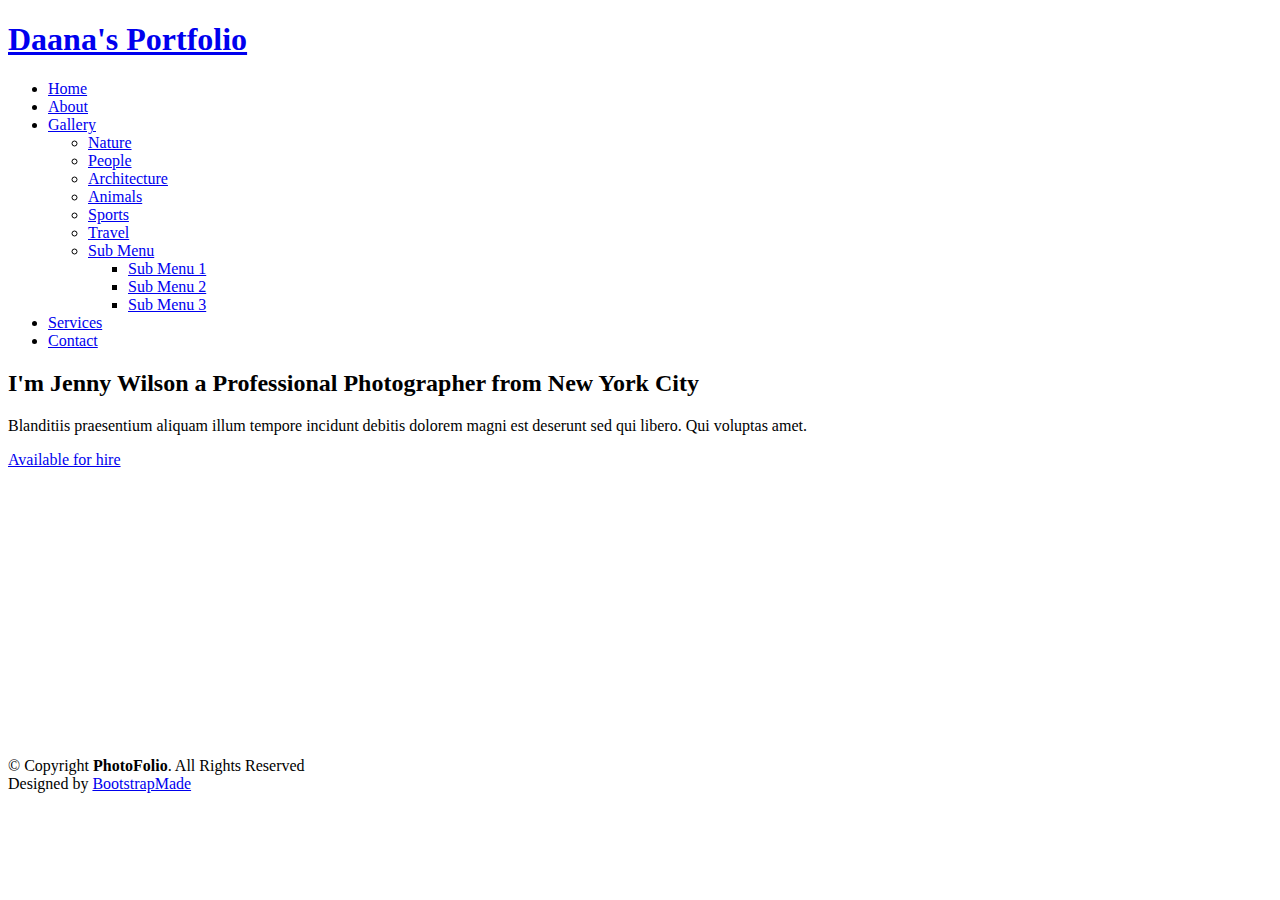
==== index.html @ df6c7ed8 "Message" ====
<!DOCTYPE html>
<html lang="en">

<head>
  <meta charset="utf-8">
  <meta content="width=device-width, initial-scale=1.0" name="viewport">

  <title>Daana</title>
  <meta content="" name="description">
  <meta content="" name="keywords">

  <!-- Favicons -->
  <link href="assets/img/favicon.png" rel="icon">
  <link href="assets/img/apple-touch-icon.png" rel="apple-touch-icon">

  <!-- Google Fonts -->
  <link rel="preconnect" href="https://fonts.googleapis.com">
  <link rel="preconnect" href="https://fonts.gstatic.com" crossorigin>
  <link href="https://fonts.googleapis.com/css2?family=Open+Sans:ital,wght@0,300;0,400;0,500;0,600;0,700;1,300;1,400;1,600;1,700&family=Inter:ital,wght@0,300;0,400;0,500;0,600;0,700;1,300;1,400;1,500;1,600;1,700&family=Cardo:ital,wght@0,400;0,700;1,400&display=swap" rel="stylesheet">

  <!-- Vendor CSS Files -->
  <link href="assets/vendor/bootstrap/css/bootstrap.min.css" rel="stylesheet">
  <link href="assets/vendor/bootstrap-icons/bootstrap-icons.css" rel="stylesheet">
  <link href="assets/vendor/swiper/swiper-bundle.min.css" rel="stylesheet">
  <link href="assets/vendor/glightbox/css/glightbox.min.css" rel="stylesheet">
  <link href="assets/vendor/aos/aos.css" rel="stylesheet">

  <!-- Template Main CSS File -->
  <link href="assets/css/main.css" rel="stylesheet">

  <!-- =======================================================
  * Template Name: PhotoFolio
  * Template URL: https://bootstrapmade.com/photofolio-bootstrap-photography-website-template/
  * Updated: Mar 17 2024 with Bootstrap v5.3.3
  * Author: BootstrapMade.com
  * License: https://bootstrapmade.com/license/
  ======================================================== -->
</head>

<body>

  <!-- ======= Header ======= -->
  <header id="header" class="header d-flex align-items-center fixed-top">
    <div class="container-fluid d-flex align-items-center justify-content-between">

      <a href="index.html" class="logo d-flex align-items-center  me-auto me-lg-0">
        <!-- Uncomment the line below if you also wish to use an image logo -->
        <!-- <img src="assets/img/logo.png" alt=""> -->
        <i class="bi bi-camera"></i>
        <h1>Daana's Portfolio</h1>
      </a>

      <nav id="navbar" class="navbar">
        <ul>
          <li><a href="index.html" class="active">Home</a></li>
          <li><a href="about.html">About</a></li>
          <li class="dropdown"><a href="#"><span>Gallery</span> <i class="bi bi-chevron-down dropdown-indicator"></i></a>
            <ul>
              <li><a href="gallery.html">Nature</a></li>
              <li><a href="gallery.html">People</a></li>
              <li><a href="gallery.html">Architecture</a></li>
              <li><a href="gallery.html">Animals</a></li>
              <li><a href="gallery.html">Sports</a></li>
              <li><a href="gallery.html">Travel</a></li>
              <li class="dropdown"><a href="#"><span>Sub Menu</span> <i class="bi bi-chevron-down dropdown-indicator"></i></a>
                <ul>
                  <li><a href="#">Sub Menu 1</a></li>
                  <li><a href="#">Sub Menu 2</a></li>
                  <li><a href="#">Sub Menu 3</a></li>
                </ul>
              </li>
            </ul>
          </li>
          <li><a href="services.html">Services</a></li>
          <li><a href="contact.html">Contact</a></li>
        </ul>
      </nav><!-- .navbar -->

      <div class="header-social-links">
        <a href="#" class="twitter"><i class="bi bi-twitter"></i></a>
        <a href="#" class="facebook"><i class="bi bi-facebook"></i></a>
        <a href="#" class="instagram"><i class="bi bi-instagram"></i></a>
        <a href="#" class="linkedin"><i class="bi bi-linkedin"></i></i></a>
      </div>
      <i class="mobile-nav-toggle mobile-nav-show bi bi-list"></i>
      <i class="mobile-nav-toggle mobile-nav-hide d-none bi bi-x"></i>

    </div>
  </header><!-- End Header -->

  <!-- ======= Hero Section ======= -->
  <section id="hero" class="hero d-flex flex-column justify-content-center align-items-center" data-aos="fade" data-aos-delay="1500">
    <div class="container">
      <div class="row justify-content-center">
        <div class="col-lg-6 text-center">
          <h2>I'm <span>Jenny Wilson</span> a Professional Photographer from New York City</h2>
          <p>Blanditiis praesentium aliquam illum tempore incidunt debitis dolorem magni est deserunt sed qui libero. Qui voluptas amet.</p>
          <a href="contact.html" class="btn-get-started">Available for hire</a>
        </div>
      </div>
    </div>
  </section><!-- End Hero Section -->

  <main id="main" data-aos="fade" data-aos-delay="1500">

    <!-- ======= Gallery Section ======= -->
    <section id="gallery" class="gallery">
      <div class="container-fluid">

        <div class="row gy-4 justify-content-center">
          <div class="col-xl-3 col-lg-4 col-md-6">
            <div class="gallery-item h-100">
              <img src="assets/img/gallery/gallery-1.jpg" class="img-fluid" alt="">
              <div class="gallery-links d-flex align-items-center justify-content-center">
                <a href="assets/img/gallery/gallery-1.jpg" title="Gallery 1" class="glightbox preview-link"><i class="bi bi-arrows-angle-expand"></i></a>
                <a href="gallery-single.html" class="details-link"><i class="bi bi-link-45deg"></i></a>
              </div>
            </div>
          </div><!-- End Gallery Item -->
          <div class="col-xl-3 col-lg-4 col-md-6">
            <div class="gallery-item h-100">
              <img src="assets/img/gallery/gallery-2.jpg" class="img-fluid" alt="">
              <div class="gallery-links d-flex align-items-center justify-content-center">
                <a href="assets/img/gallery/gallery-2.jpg" title="Gallery 2" class="glightbox preview-link"><i class="bi bi-arrows-angle-expand"></i></a>
                <a href="gallery-single.html" class="details-link"><i class="bi bi-link-45deg"></i></a>
              </div>
            </div>
          </div><!-- End Gallery Item -->
          <div class="col-xl-3 col-lg-4 col-md-6">
            <div class="gallery-item h-100">
              <img src="assets/img/gallery/gallery-3.jpg" class="img-fluid" alt="">
              <div class="gallery-links d-flex align-items-center justify-content-center">
                <a href="assets/img/gallery/gallery-3.jpg" title="Gallery 3" class="glightbox preview-link"><i class="bi bi-arrows-angle-expand"></i></a>
                <a href="gallery-single.html" class="details-link"><i class="bi bi-link-45deg"></i></a>
              </div>
            </div>
          </div><!-- End Gallery Item -->
          <div class="col-xl-3 col-lg-4 col-md-6">
            <div class="gallery-item h-100">
              <img src="assets/img/gallery/gallery-4.jpg" class="img-fluid" alt="">
              <div class="gallery-links d-flex align-items-center justify-content-center">
                <a href="assets/img/gallery/gallery-4.jpg" title="Gallery 4" class="glightbox preview-link"><i class="bi bi-arrows-angle-expand"></i></a>
                <a href="gallery-single.html" class="details-link"><i class="bi bi-link-45deg"></i></a>
              </div>
            </div>
          </div><!-- End Gallery Item -->
          <div class="col-xl-3 col-lg-4 col-md-6">
            <div class="gallery-item h-100">
              <img src="assets/img/gallery/gallery-5.jpg" class="img-fluid" alt="">
              <div class="gallery-links d-flex align-items-center justify-content-center">
                <a href="assets/img/gallery/gallery-5.jpg" title="Gallery 5" class="glightbox preview-link"><i class="bi bi-arrows-angle-expand"></i></a>
                <a href="gallery-single.html" class="details-link"><i class="bi bi-link-45deg"></i></a>
              </div>
            </div>
          </div><!-- End Gallery Item -->
          <div class="col-xl-3 col-lg-4 col-md-6">
            <div class="gallery-item h-100">
              <img src="assets/img/gallery/gallery-6.jpg" class="img-fluid" alt="">
              <div class="gallery-links d-flex align-items-center justify-content-center">
                <a href="assets/img/gallery/gallery-6.jpg" title="Gallery 6" class="glightbox preview-link"><i class="bi bi-arrows-angle-expand"></i></a>
                <a href="gallery-single.html" class="details-link"><i class="bi bi-link-45deg"></i></a>
              </div>
            </div>
          </div><!-- End Gallery Item -->
          <div class="col-xl-3 col-lg-4 col-md-6">
            <div class="gallery-item h-100">
              <img src="assets/img/gallery/gallery-7.jpg" class="img-fluid" alt="">
              <div class="gallery-links d-flex align-items-center justify-content-center">
                <a href="assets/img/gallery/gallery-7.jpg" title="Gallery 7" class="glightbox preview-link"><i class="bi bi-arrows-angle-expand"></i></a>
                <a href="gallery-single.html" class="details-link"><i class="bi bi-link-45deg"></i></a>
              </div>
            </div>
          </div><!-- End Gallery Item -->
          <div class="col-xl-3 col-lg-4 col-md-6">
            <div class="gallery-item h-100">
              <img src="assets/img/gallery/gallery-8.jpg" class="img-fluid" alt="">
              <div class="gallery-links d-flex align-items-center justify-content-center">
                <a href="assets/img/gallery/gallery-8.jpg" title="Gallery 8" class="glightbox preview-link"><i class="bi bi-arrows-angle-expand"></i></a>
                <a href="gallery-single.html" class="details-link"><i class="bi bi-link-45deg"></i></a>
              </div>
            </div>
          </div><!-- End Gallery Item -->
          <div class="col-xl-3 col-lg-4 col-md-6">
            <div class="gallery-item h-100">
              <img src="assets/img/gallery/gallery-9.jpg" class="img-fluid" alt="">
              <div class="gallery-links d-flex align-items-center justify-content-center">
                <a href="assets/img/gallery/gallery-9.jpg" title="Gallery 9" class="glightbox preview-link"><i class="bi bi-arrows-angle-expand"></i></a>
                <a href="gallery-single.html" class="details-link"><i class="bi bi-link-45deg"></i></a>
              </div>
            </div>
          </div><!-- End Gallery Item -->
          <div class="col-xl-3 col-lg-4 col-md-6">
            <div class="gallery-item h-100">
              <img src="assets/img/gallery/gallery-10.jpg" class="img-fluid" alt="">
              <div class="gallery-links d-flex align-items-center justify-content-center">
                <a href="assets/img/gallery/gallery-10.jpg" title="Gallery 10" class="glightbox preview-link"><i class="bi bi-arrows-angle-expand"></i></a>
                <a href="gallery-single.html" class="details-link"><i class="bi bi-link-45deg"></i></a>
              </div>
            </div>
          </div><!-- End Gallery Item -->
          <div class="col-xl-3 col-lg-4 col-md-6">
            <div class="gallery-item h-100">
              <img src="assets/img/gallery/gallery-11.jpg" class="img-fluid" alt="">
              <div class="gallery-links d-flex align-items-center justify-content-center">
                <a href="assets/img/gallery/gallery-11.jpg" title="Gallery 11" class="glightbox preview-link"><i class="bi bi-arrows-angle-expand"></i></a>
                <a href="gallery-single.html" class="details-link"><i class="bi bi-link-45deg"></i></a>
              </div>
            </div>
          </div><!-- End Gallery Item -->
          <div class="col-xl-3 col-lg-4 col-md-6">
            <div class="gallery-item h-100">
              <img src="assets/img/gallery/gallery-12.jpg" class="img-fluid" alt="">
              <div class="gallery-links d-flex align-items-center justify-content-center">
                <a href="assets/img/gallery/gallery-12.jpg" title="Gallery 12" class="glightbox preview-link"><i class="bi bi-arrows-angle-expand"></i></a>
                <a href="gallery-single.html" class="details-link"><i class="bi bi-link-45deg"></i></a>
              </div>
            </div>
          </div><!-- End Gallery Item -->
          <div class="col-xl-3 col-lg-4 col-md-6">
            <div class="gallery-item h-100">
              <img src="assets/img/gallery/gallery-13.jpg" class="img-fluid" alt="">
              <div class="gallery-links d-flex align-items-center justify-content-center">
                <a href="assets/img/gallery/gallery-13.jpg" title="Gallery 13" class="glightbox preview-link"><i class="bi bi-arrows-angle-expand"></i></a>
                <a href="gallery-single.html" class="details-link"><i class="bi bi-link-45deg"></i></a>
              </div>
            </div>
          </div><!-- End Gallery Item -->
          <div class="col-xl-3 col-lg-4 col-md-6">
            <div class="gallery-item h-100">
              <img src="assets/img/gallery/gallery-14.jpg" class="img-fluid" alt="">
              <div class="gallery-links d-flex align-items-center justify-content-center">
                <a href="assets/img/gallery/gallery-14.jpg" title="Gallery 14" class="glightbox preview-link"><i class="bi bi-arrows-angle-expand"></i></a>
                <a href="gallery-single.html" class="details-link"><i class="bi bi-link-45deg"></i></a>
              </div>
            </div>
          </div><!-- End Gallery Item -->
          <div class="col-xl-3 col-lg-4 col-md-6">
            <div class="gallery-item h-100">
              <img src="assets/img/gallery/gallery-15.jpg" class="img-fluid" alt="">
              <div class="gallery-links d-flex align-items-center justify-content-center">
                <a href="assets/img/gallery/gallery-15.jpg" title="Gallery 15" class="glightbox preview-link"><i class="bi bi-arrows-angle-expand"></i></a>
                <a href="gallery-single.html" class="details-link"><i class="bi bi-link-45deg"></i></a>
              </div>
            </div>
          </div><!-- End Gallery Item -->
          <div class="col-xl-3 col-lg-4 col-md-6">
            <div class="gallery-item h-100">
              <img src="assets/img/gallery/gallery-16.jpg" class="img-fluid" alt="">
              <div class="gallery-links d-flex align-items-center justify-content-center">
                <a href="assets/img/gallery/gallery-16.jpg" title="Gallery 16" class="glightbox preview-link"><i class="bi bi-arrows-angle-expand"></i></a>
                <a href="gallery-single.html" class="details-link"><i class="bi bi-link-45deg"></i></a>
              </div>
            </div>
          </div><!-- End Gallery Item -->

        </div>

      </div>
    </section><!-- End Gallery Section -->

  </main><!-- End #main -->

  <!-- ======= Footer ======= -->
  <footer id="footer" class="footer">
    <div class="container">
      <div class="copyright">
        &copy; Copyright <strong><span>PhotoFolio</span></strong>. All Rights Reserved
      </div>
      <div class="credits">
        <!-- All the links in the footer should remain intact. -->
        <!-- You can delete the links only if you purchased the pro version. -->
        <!-- Licensing information: https://bootstrapmade.com/license/ -->
        <!-- Purchase the pro version with working PHP/AJAX contact form: https://bootstrapmade.com/photofolio-bootstrap-photography-website-template/ -->
        Designed by <a href="https://bootstrapmade.com/">BootstrapMade</a>
      </div>
    </div>
  </footer><!-- End Footer -->

  <a href="#" class="scroll-top d-flex align-items-center justify-content-center"><i class="bi bi-arrow-up-short"></i></a>

  <div id="preloader">
    <div class="line"></div>
  </div>

  <!-- Vendor JS Files -->
  <script src="assets/vendor/bootstrap/js/bootstrap.bundle.min.js"></script>
  <script src="assets/vendor/swiper/swiper-bundle.min.js"></script>
  <script src="assets/vendor/glightbox/js/glightbox.min.js"></script>
  <script src="assets/vendor/aos/aos.js"></script>
  <script src="assets/vendor/php-email-form/validate.js"></script>

  <!-- Template Main JS File -->
  <script src="assets/js/main.js"></script>

</body>

</html>
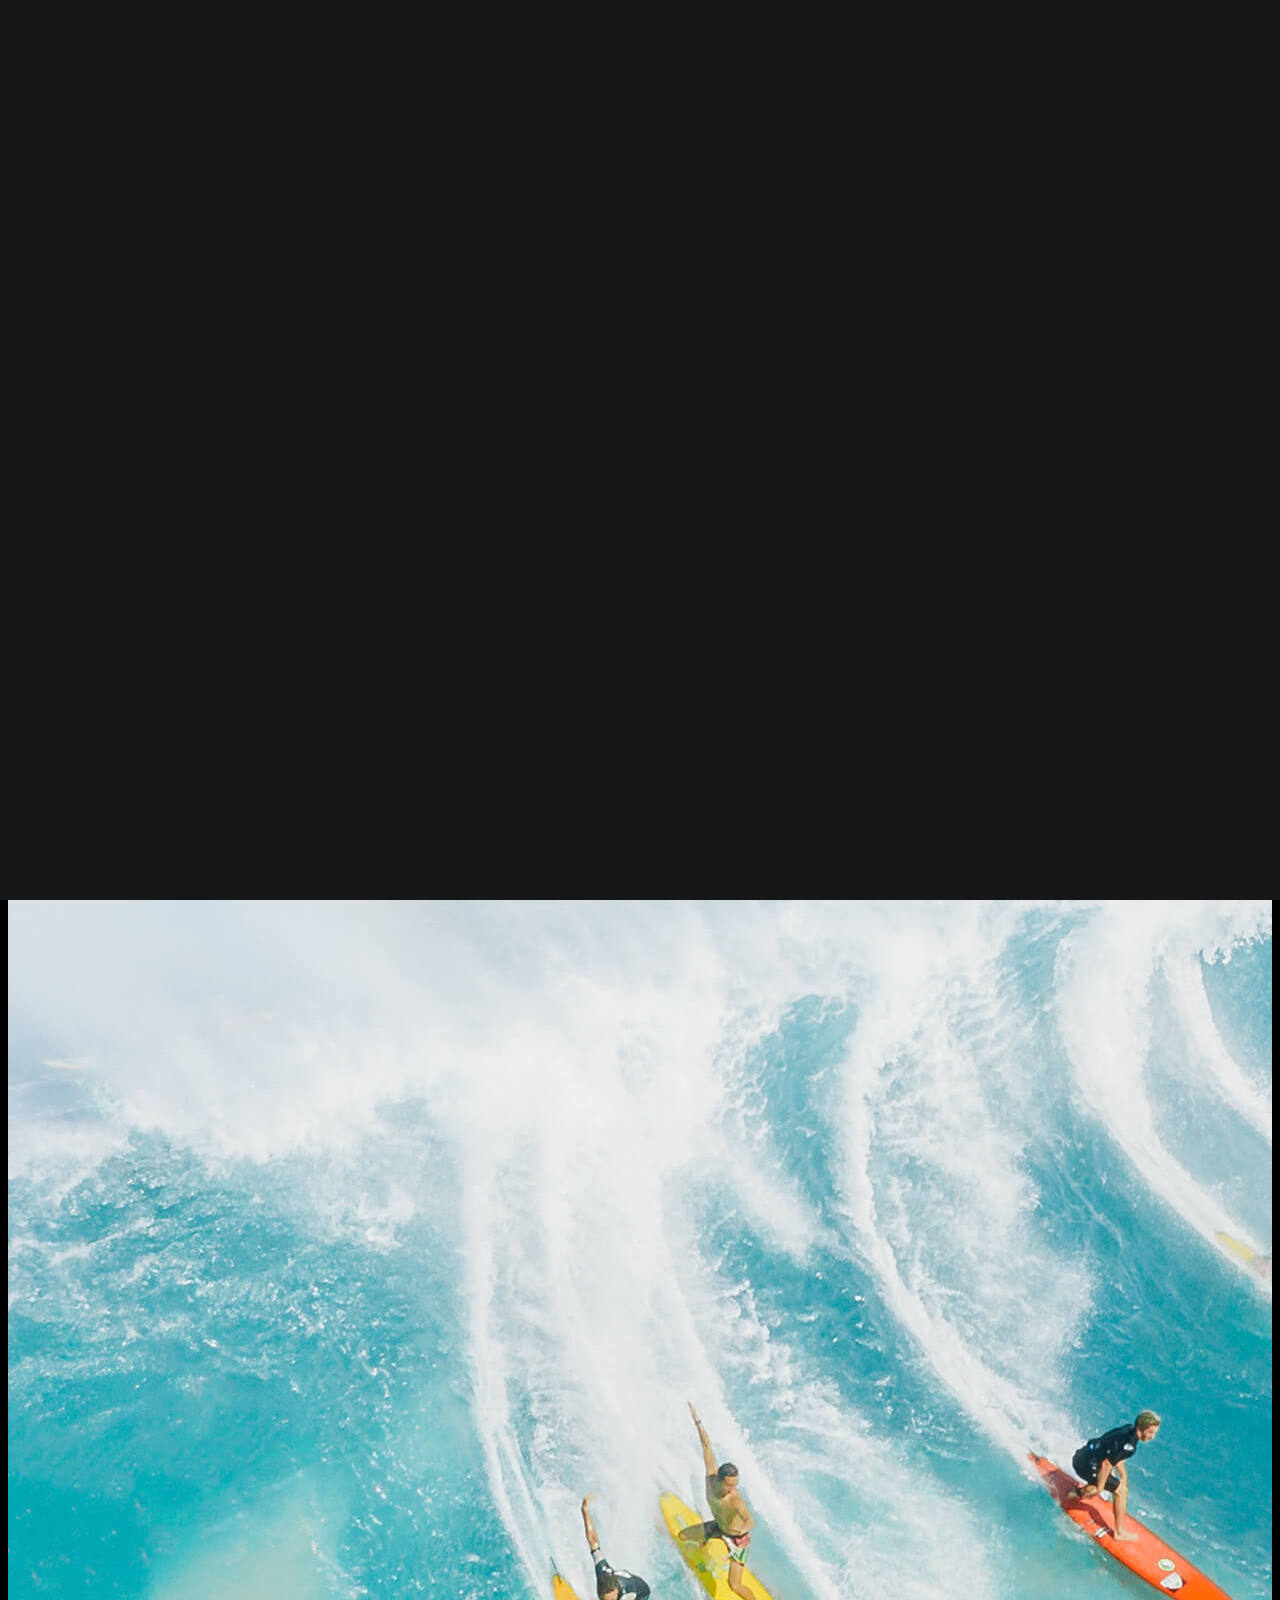
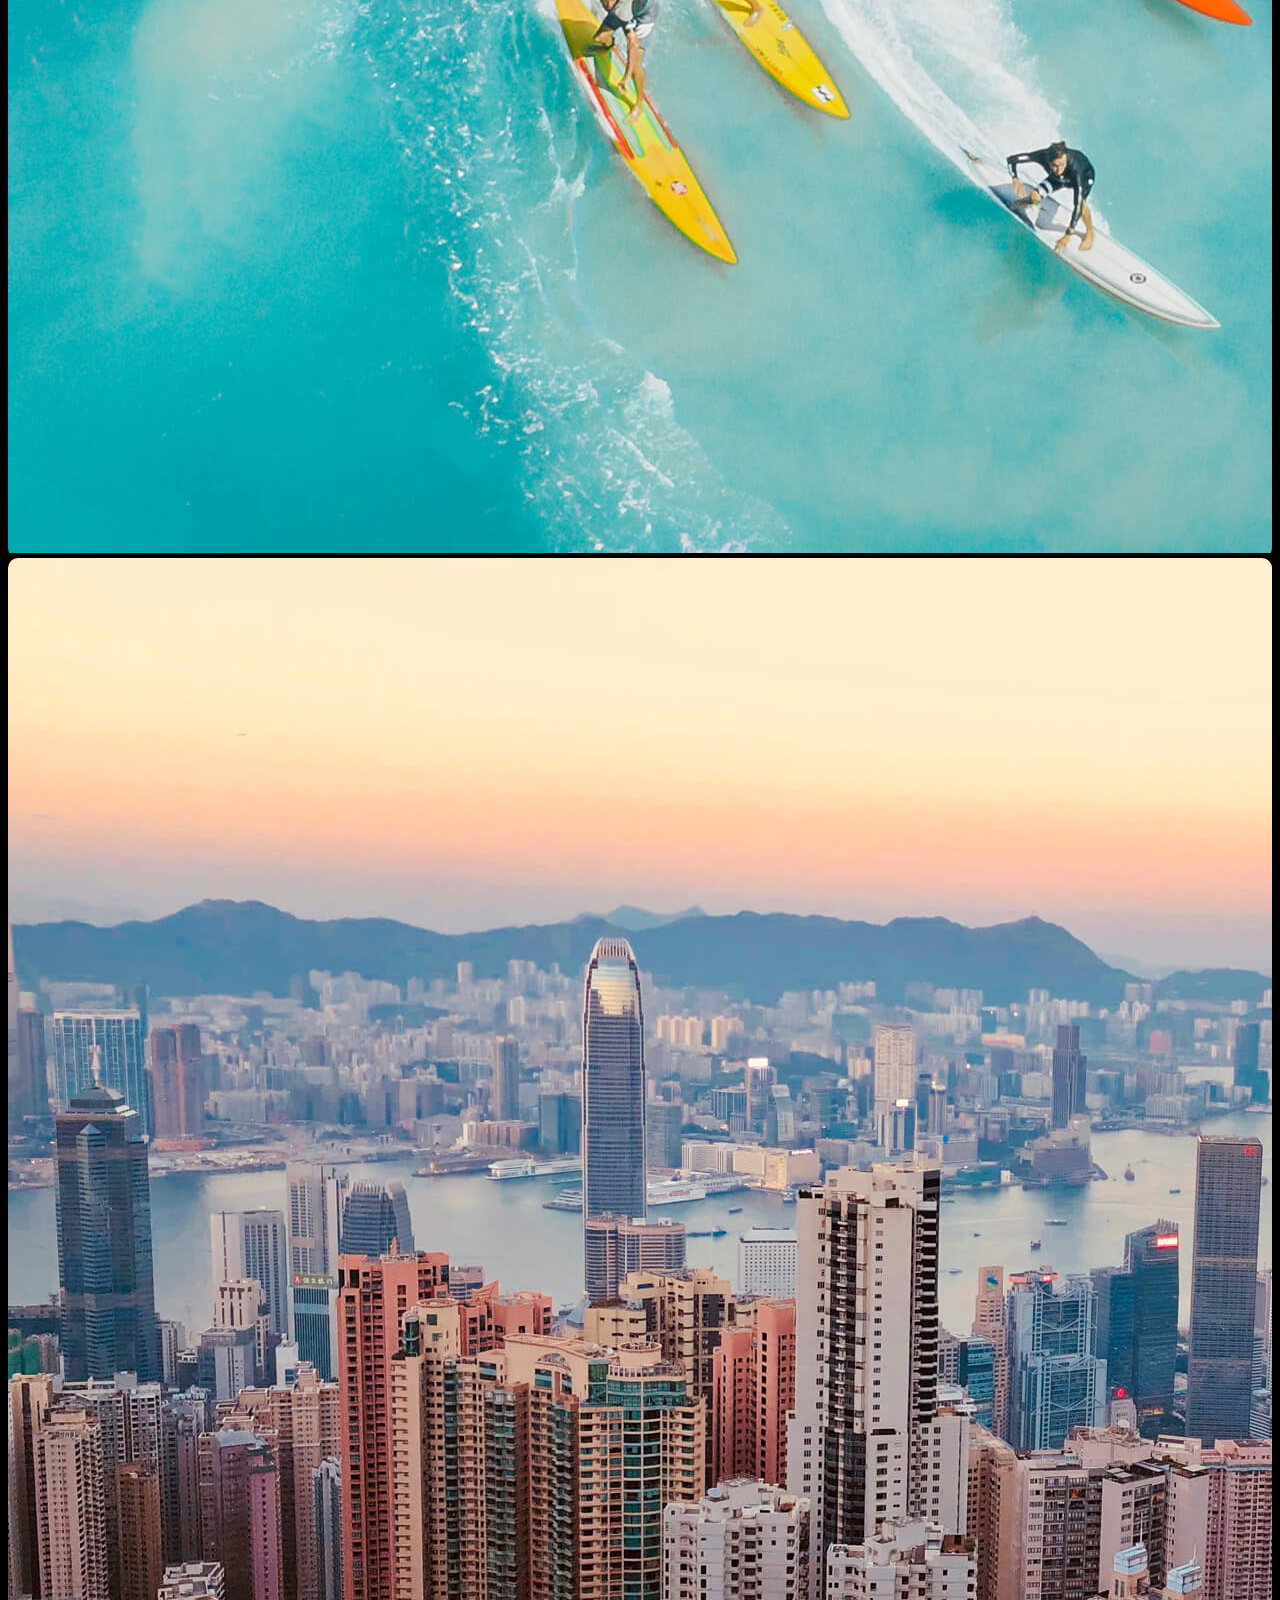
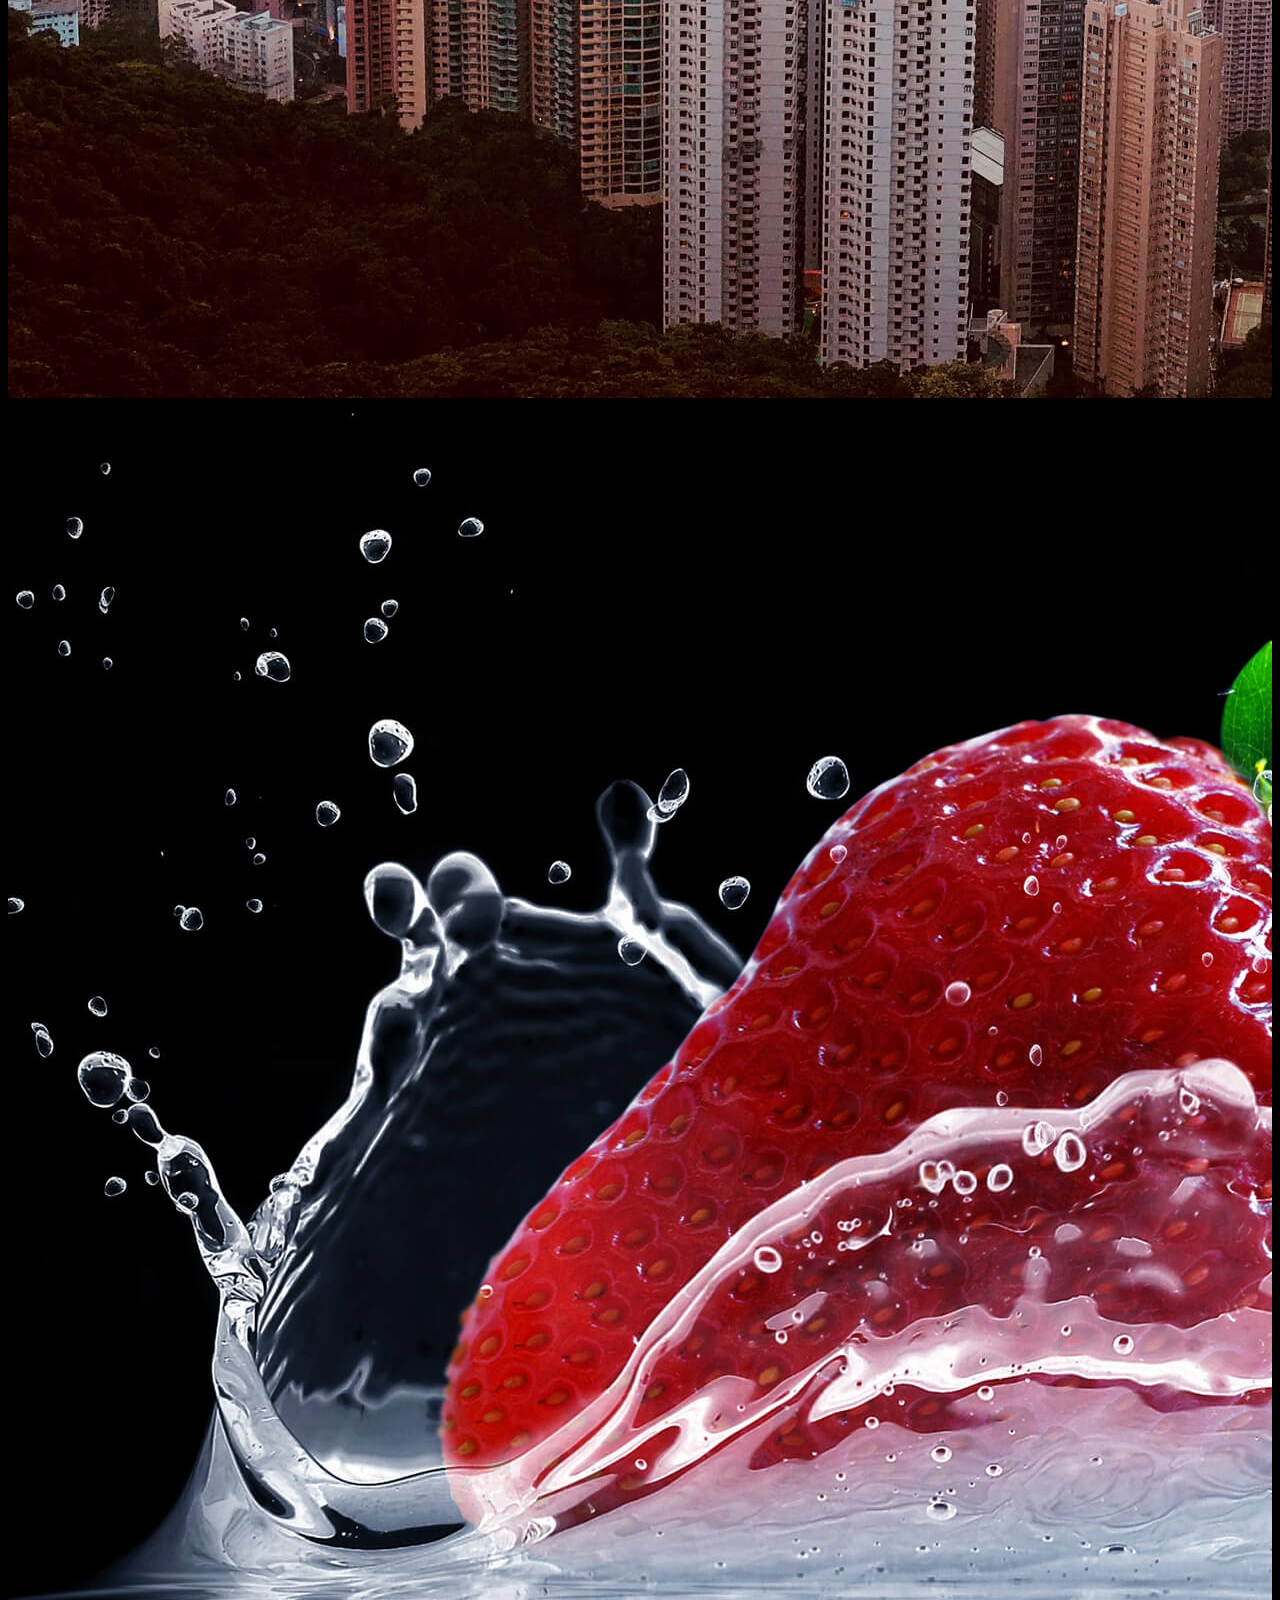
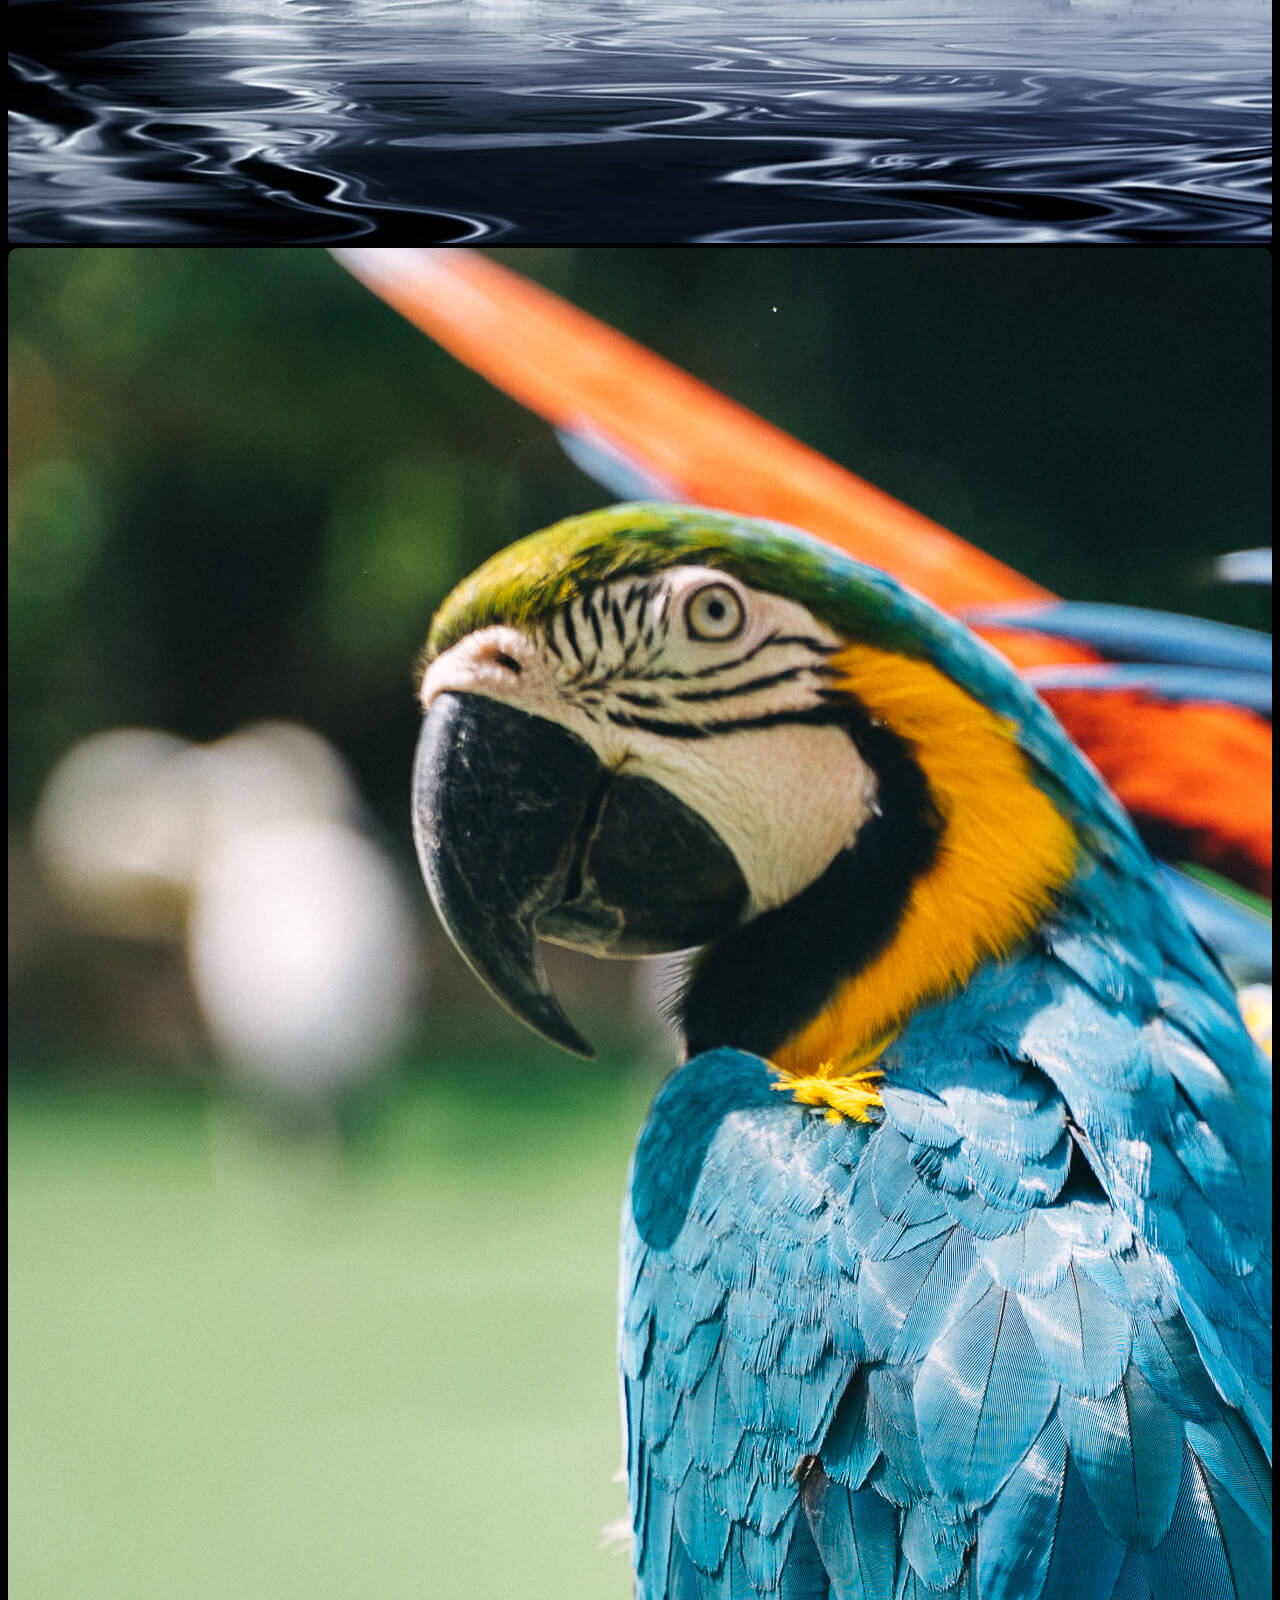
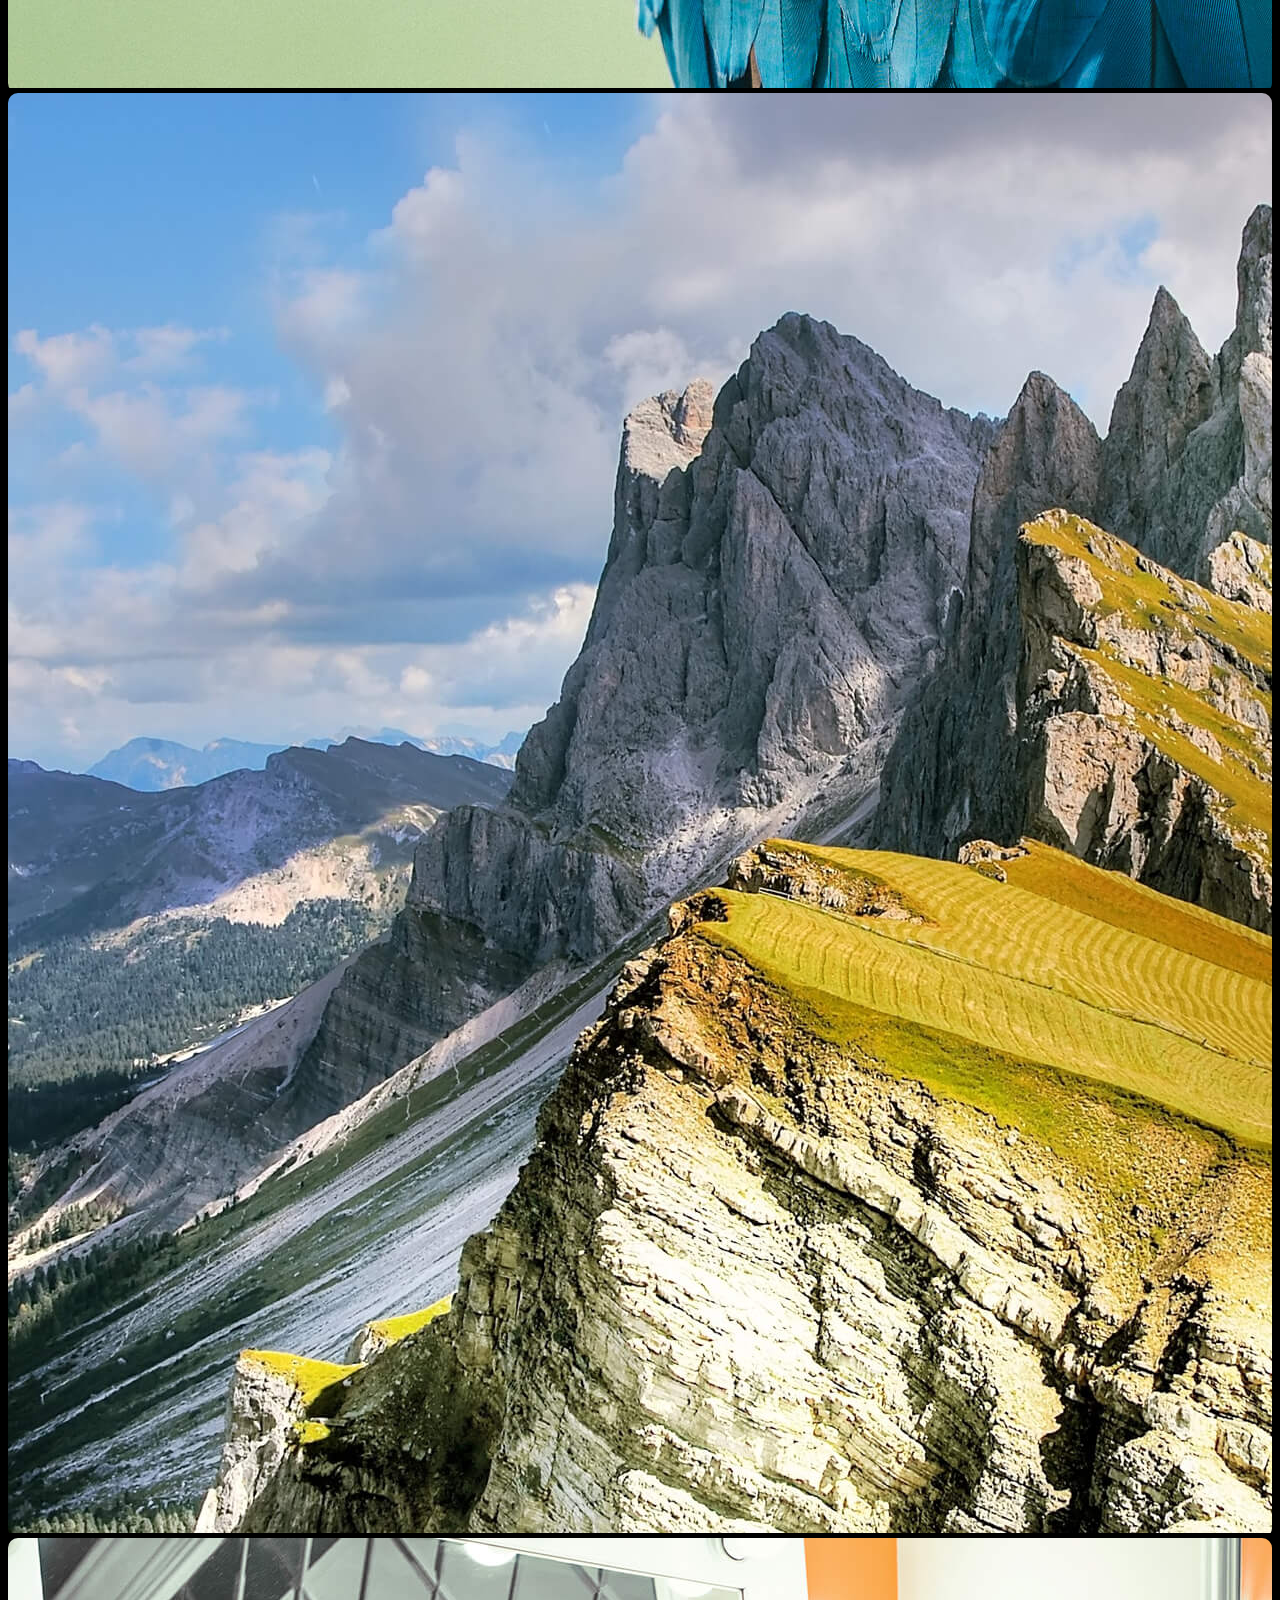
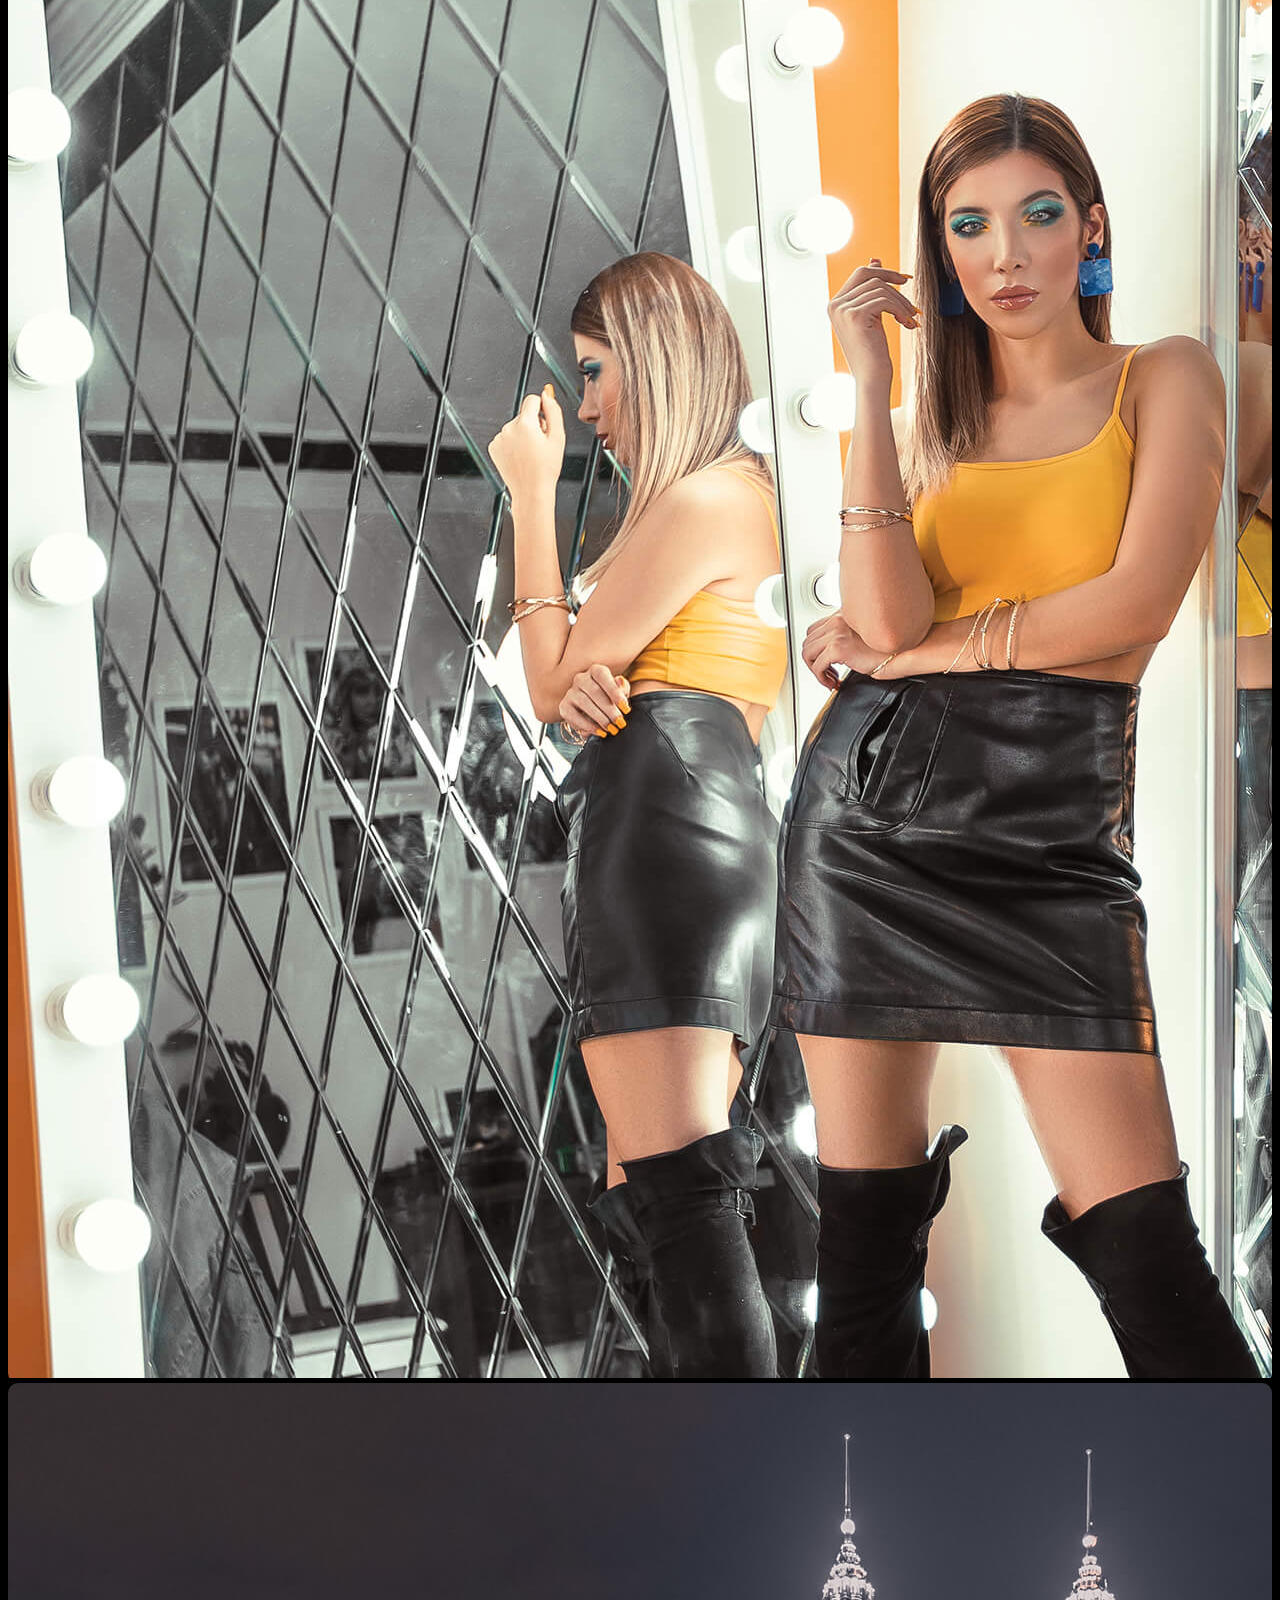
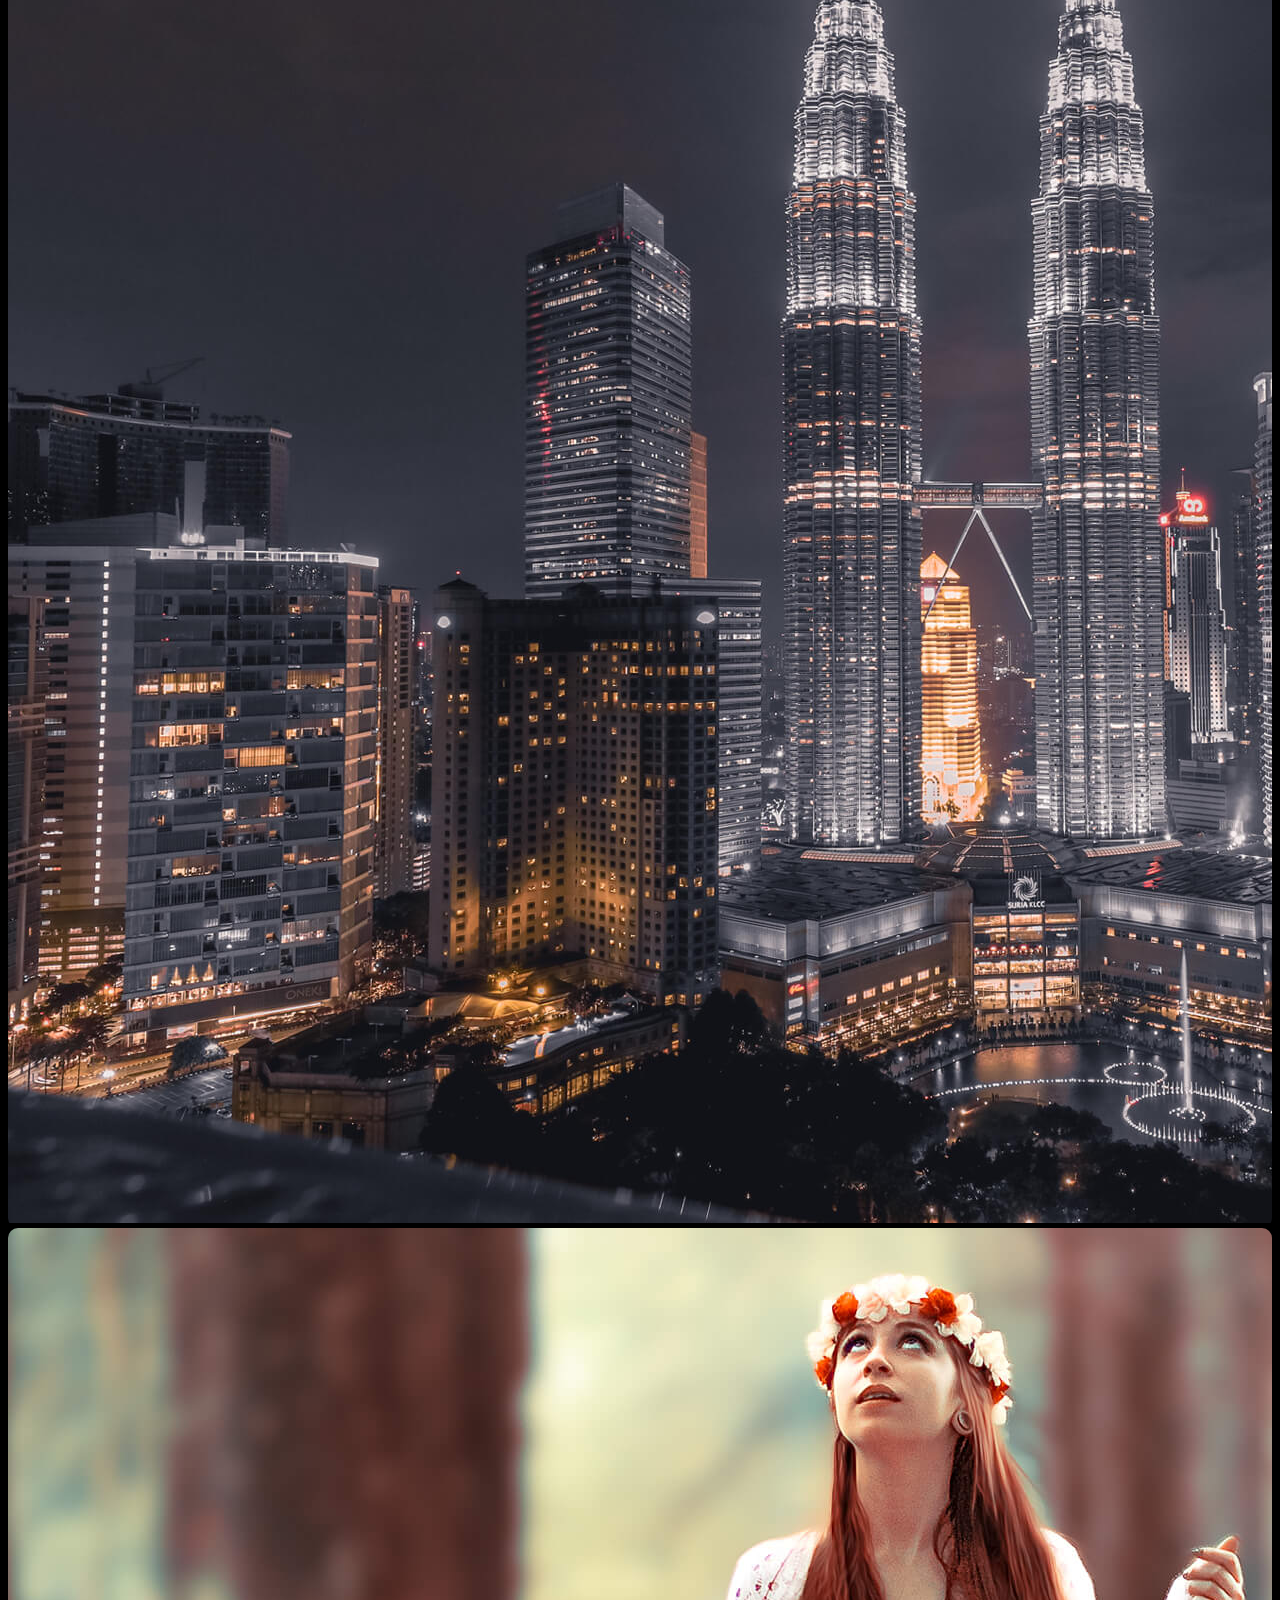
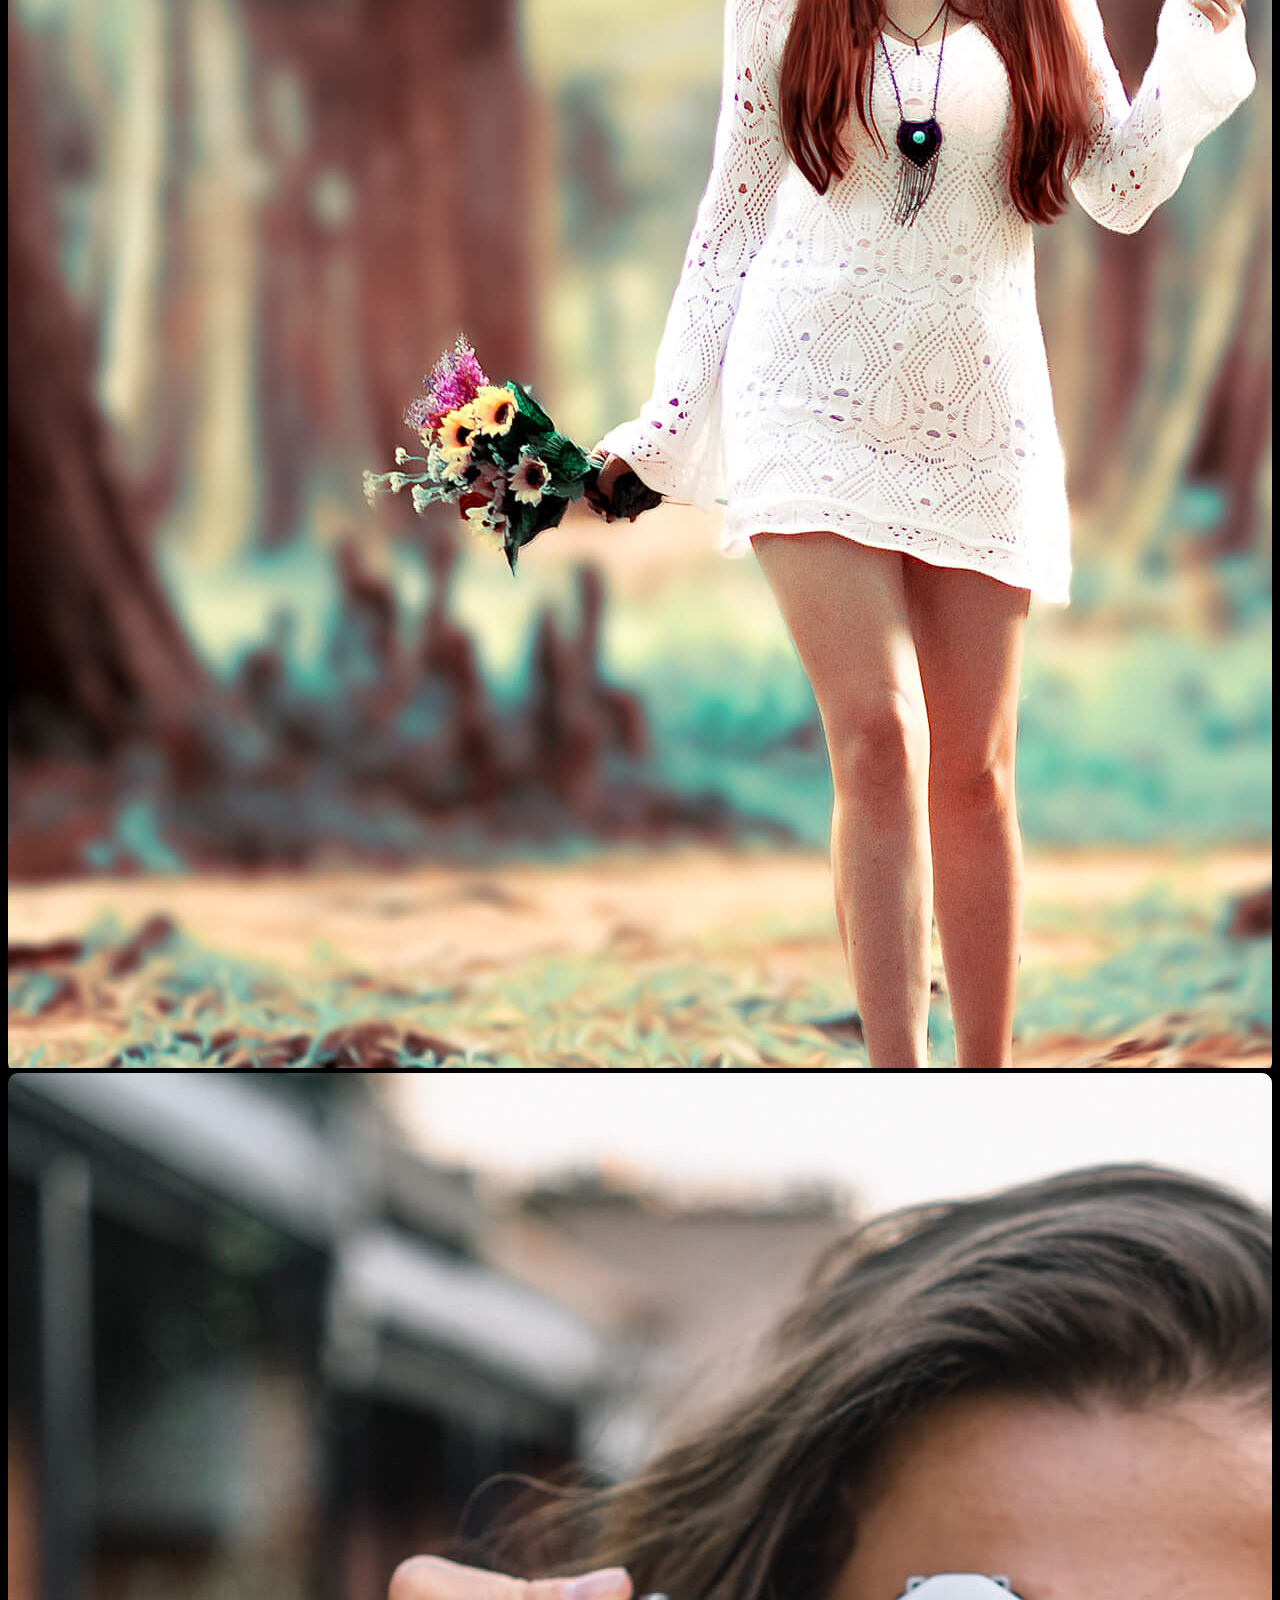
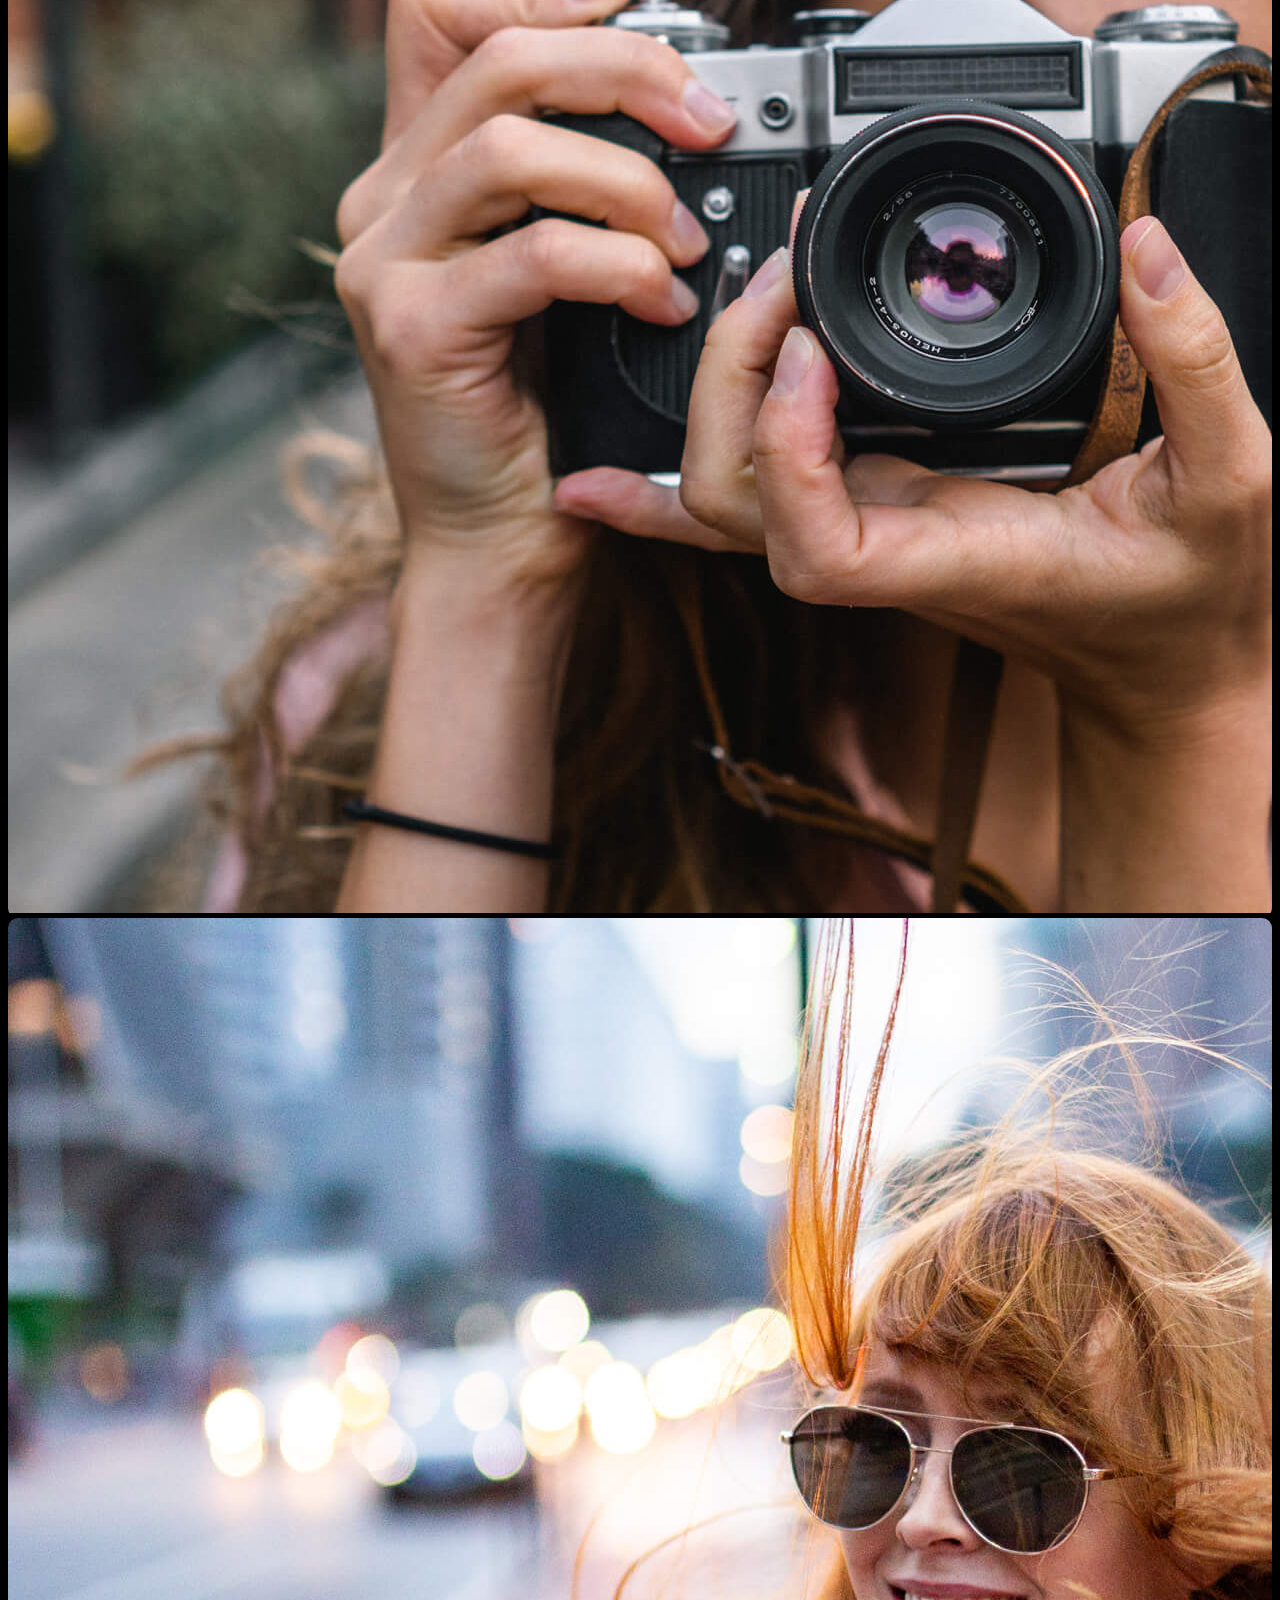
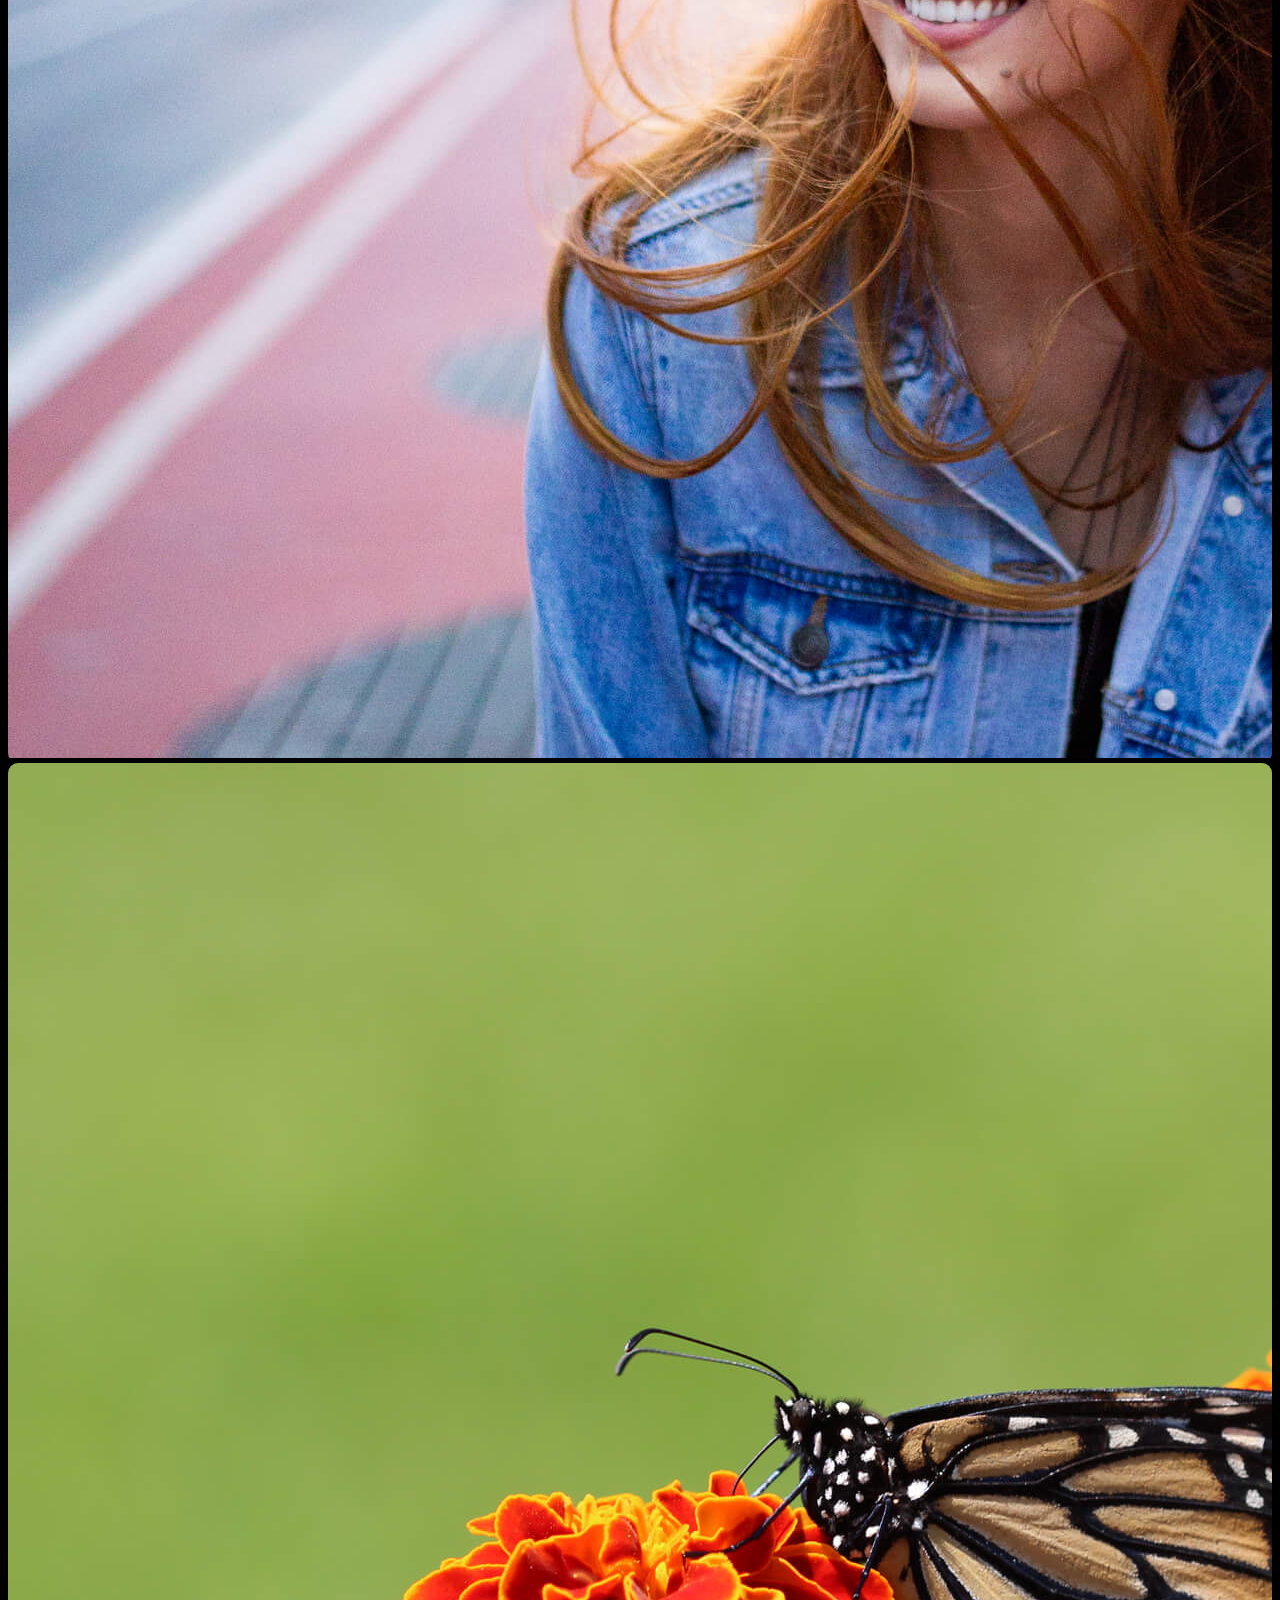
==== commit ff58f7d4: "Navabar & Splashscreen" ====
--- a/index.html
+++ b/index.html
@@ -19,14 +19,14 @@
   <link href="https://fonts.googleapis.com/css2?family=Open+Sans:ital,wght@0,300;0,400;0,500;0,600;0,700;1,300;1,400;1,600;1,700&family=Inter:ital,wght@0,300;0,400;0,500;0,600;0,700;1,300;1,400;1,500;1,600;1,700&family=Cardo:ital,wght@0,400;0,700;1,400&display=swap" rel="stylesheet">
 
   <!-- Vendor CSS Files -->
-  <link href="assets/vendor/bootstrap/css/bootstrap.min.css" rel="stylesheet">
-  <link href="assets/vendor/bootstrap-icons/bootstrap-icons.css" rel="stylesheet">
-  <link href="assets/vendor/swiper/swiper-bundle.min.css" rel="stylesheet">
-  <link href="assets/vendor/glightbox/css/glightbox.min.css" rel="stylesheet">
-  <link href="assets/vendor/aos/aos.css" rel="stylesheet">
+  <link href="css/bootstrap-icons.min.css" rel="stylesheet">
+  <link href="css/bootstrap-icons.css" rel="stylesheet">
+  <link href="css/swiper-bundle.min.css" rel="stylesheet">
+  <link href="css/glightbox.min.css" rel="stylesheet">
+  <link href="css/aos.css" rel="stylesheet">
 
   <!-- Template Main CSS File -->
-  <link href="assets/css/main.css" rel="stylesheet">
+  <link href="css/main.css" rel="stylesheet">
 
   <!-- =======================================================
   * Template Name: PhotoFolio
@@ -53,7 +53,7 @@
       <nav id="navbar" class="navbar">
         <ul>
           <li><a href="index.html" class="active">Home</a></li>
-          <li><a href="about.html">About</a></li>
+          <li><a href="about.html">About Me</a></li>
           <li class="dropdown"><a href="#"><span>Gallery</span> <i class="bi bi-chevron-down dropdown-indicator"></i></a>
             <ul>
               <li><a href="gallery.html">Nature</a></li>
@@ -71,7 +71,7 @@
               </li>
             </ul>
           </li>
-          <li><a href="services.html">Services</a></li>
+          <li><a href="services.html">Intrests</a></li>
           <li><a href="contact.html">Contact</a></li>
         </ul>
       </nav><!-- .navbar -->
--- a/css/main.css
+++ b/css/main.css
@@ -0,0 +1,1265 @@
+/**
+* Template Name: PhotoFolio
+* Template URL: https://bootstrapmade.com/photofolio-bootstrap-photography-website-template/
+* Updated: Mar 17 2024 with Bootstrap v5.3.3
+* Author: BootstrapMade.com
+* License: https://bootstrapmade.com/license/
+*/
+
+/*--------------------------------------------------------------
+# Set main reusable colors and fonts using CSS variables
+# Learn more about CSS variables at https://developer.mozilla.org/en-US/docs/Web/CSS/Using_CSS_custom_properties
+--------------------------------------------------------------*/
+/* Fonts */
+:root {
+  --font-default: "Open Sans", system-ui, -apple-system, "Segoe UI", Roboto, "Helvetica Neue", Arial, "Noto Sans", "Liberation Sans", sans-serif, "Apple Color Emoji", "Segoe UI Emoji", "Segoe UI Symbol", "Noto Color Emoji";
+  --font-primary: "Inter", sans-serif;
+  --font-secondary: "Cardo", sans-serif;
+}
+
+/* Colors */
+:root {
+  --color-default: #fafafa;
+  --color-primary: #27a776;
+  --color-secondary: #161718;
+}
+
+/* Smooth scroll behavior */
+:root {
+  scroll-behavior: smooth;
+}
+
+/*--------------------------------------------------------------
+# General
+--------------------------------------------------------------*/
+body {
+  font-family: var(--font-default);
+  color: var(--color-default);
+  background-color: #000;
+}
+
+a {
+  color: var(--color-primary);
+  text-decoration: none;
+}
+
+a:hover {
+  color: #32cf93;
+  text-decoration: none;
+}
+
+h1,
+h2,
+h3,
+h4,
+h5,
+h6 {
+  font-family: var(--font-primary);
+}
+
+/*--------------------------------------------------------------
+# Sections & Section Header
+--------------------------------------------------------------*/
+.section-header {
+  padding-bottom: 40px;
+}
+
+.section-header h2 {
+  font-size: 14px;
+  font-weight: 500;
+  padding: 0;
+  line-height: 1px;
+  margin: 0 0 5px 0;
+  letter-spacing: 2px;
+  text-transform: uppercase;
+  color: rgba(255, 255, 255, 0.6);
+  font-family: var(--font-primary);
+}
+
+.section-header h2::after {
+  content: "";
+  width: 120px;
+  height: 1px;
+  display: inline-block;
+  background: #5bd9a9;
+  margin: 4px 10px;
+}
+
+.section-header p {
+  margin: 0;
+  margin: 0;
+  font-size: 36px;
+  font-weight: 700;
+  font-family: var(--font-secondary);
+  color: #fff;
+}
+
+/*--------------------------------------------------------------
+# Page Header
+--------------------------------------------------------------*/
+.page-header {
+  padding: 120px 0 60px 0;
+  min-height: 30vh;
+  position: relative;
+}
+
+.page-header h2 {
+  font-size: 56px;
+  font-weight: 500;
+  color: #fff;
+  font-family: var(--font-secondary);
+}
+
+@media (max-width: 768px) {
+  .page-header h2 {
+    font-size: 36px;
+  }
+}
+
+.page-header p {
+  color: rgba(255, 255, 255, 0.8);
+}
+
+.page-header .cta-btn {
+  font-family: var(--font-primary);
+  font-weight: 400;
+  font-size: 14px;
+  display: inline-block;
+  padding: 12px 40px;
+  border-radius: 4px;
+  letter-spacing: 1px;
+  text-transform: uppercase;
+  transition: 0.3s;
+  color: #fff;
+  background: var(--color-primary);
+}
+
+.page-header .cta-btn:hover {
+  background: #2cbc85;
+}
+
+/*--------------------------------------------------------------
+# Scroll top button
+--------------------------------------------------------------*/
+.scroll-top {
+  position: fixed;
+  visibility: hidden;
+  opacity: 0;
+  right: 15px;
+  bottom: -15px;
+  z-index: 99999;
+  background: var(--color-primary);
+  width: 44px;
+  height: 44px;
+  border-radius: 50px;
+  transition: all 0.4s;
+}
+
+.scroll-top i {
+  font-size: 24px;
+  color: #fff;
+  line-height: 0;
+}
+
+.scroll-top:hover {
+  background: rgba(39, 167, 118, 0.8);
+  color: #fff;
+}
+
+.scroll-top.active {
+  visibility: visible;
+  opacity: 1;
+  bottom: 15px;
+}
+
+/*--------------------------------------------------------------
+# Preloader
+--------------------------------------------------------------*/
+#preloader {
+  display: flex;
+  position: fixed;
+  inset: 0;
+  width: 100%;
+  height: 100vh;
+  z-index: 99999;
+}
+
+#preloader:before,
+#preloader:after {
+  content: "";
+  background-color: var(--color-secondary);
+  position: absolute;
+  inset: 0;
+  width: 50%;
+  height: 100%;
+  transition: all 0.3s ease 0s;
+  z-index: -1;
+}
+
+#preloader:after {
+  left: auto;
+  right: 0;
+}
+
+#preloader .line {
+  position: relative;
+  overflow: hidden;
+  margin: auto;
+  width: 1px;
+  height: 280px;
+  transition: all 0.8s ease 0s;
+}
+
+#preloader .line:before {
+  content: "";
+  position: absolute;
+  background-color: #fff;
+  left: 0;
+  top: 50%;
+  width: 1px;
+  height: 0%;
+  transform: translateY(-50%);
+  animation: lineincrease 1000ms ease-in-out 0s forwards;
+}
+
+#preloader .line:after {
+  content: "";
+  position: absolute;
+  background-color: #999;
+  left: 0;
+  top: 0;
+  width: 1px;
+  height: 100%;
+  transform: translateY(-100%);
+  animation: linemove 1200ms linear 0s infinite;
+  animation-delay: 2000ms;
+}
+
+#preloader.loaded .line {
+  opacity: 0;
+  height: 100% !important;
+}
+
+#preloader.loaded .line:after {
+  opacity: 0;
+}
+
+#preloader.loaded:before,
+#preloader.loaded:after {
+  animation: preloaderfinish 300ms ease-in-out 500ms forwards;
+}
+
+@keyframes lineincrease {
+  0% {
+    height: 0%;
+  }
+
+  100% {
+    height: 100%;
+  }
+}
+
+@keyframes linemove {
+  0% {
+    transform: translateY(200%);
+  }
+
+  100% {
+    transform: translateY(-100%);
+  }
+}
+
+@keyframes preloaderfinish {
+  0% {
+    width: 5 0%;
+  }
+
+  100% {
+    width: 0%;
+  }
+}
+
+/*--------------------------------------------------------------
+# Header
+--------------------------------------------------------------*/
+.header {
+  transition: all 0.5s;
+  z-index: 997;
+  padding: 30px 0;
+  background-color: #000;
+}
+
+.header .logo {
+  transition: 0.3s;
+}
+
+.header .logo img {
+  max-height: 40px;
+  margin-right: 8px;
+}
+
+.header .logo h1 {
+  font-size: 32px;
+  margin: 0;
+  font-weight: 400;
+  color: #fff;
+  font-family: var(--font-secondary);
+}
+
+.header .logo i {
+  font-size: 32px;
+  margin-right: 8px;
+  line-height: 0;
+}
+
+@media (max-width: 575px) {
+  .header .logo h1 {
+    font-size: 26px;
+  }
+
+  .header .logo i {
+    font-size: 24px;
+  }
+}
+
+.header .header-social-links {
+  padding-right: 15px;
+}
+
+.header .header-social-links a {
+  color: rgba(255, 255, 255, 0.5);
+  padding-left: 15px;
+  display: inline-block;
+  line-height: 0px;
+  transition: 0.3s;
+  font-size: 16px;
+}
+
+.header .header-social-links a:hover {
+  color: #fff;
+}
+
+@media (max-width: 575px) {
+  .header .header-social-links a {
+    padding-left: 5px;
+  }
+}
+
+/*--------------------------------------------------------------
+# Desktop Navigation
+--------------------------------------------------------------*/
+@media (min-width: 1280px) {
+  .navbar {
+    padding: 0;
+  }
+
+  .navbar ul {
+    margin: 0;
+    padding: 0;
+    display: flex;
+    list-style: none;
+    align-items: center;
+  }
+
+  .navbar li {
+    position: relative;
+  }
+
+  .navbar a,
+  .navbar a:focus {
+    display: flex;
+    align-items: center;
+    justify-content: space-between;
+    padding: 10px 0 10px 30px;
+    font-family: var(--font-primary);
+    text-transform: uppercase;
+    letter-spacing: 1px;
+    font-size: 13px;
+    font-weight: 400;
+    color: rgba(255, 255, 255, 0.5);
+    white-space: nowrap;
+    transition: 0.3s;
+  }
+
+  .navbar a i,
+  .navbar a:focus i {
+    font-size: 12px;
+    line-height: 0;
+    margin-left: 5px;
+  }
+
+  .navbar a:hover,
+  .navbar .active,
+  .navbar .active:focus,
+  .navbar li:hover>a {
+    color: #fff;
+  }
+
+  .navbar .dropdown ul {
+    display: block;
+    position: absolute;
+    left: 14px;
+    top: calc(100% + 30px);
+    margin: 0;
+    padding: 10px 0;
+    z-index: 99;
+    opacity: 0;
+    visibility: hidden;
+    background: var(--color-secondary);
+    transition: 0.3s;
+    border-radius: 4px;
+  }
+
+  .navbar .dropdown ul li {
+    min-width: 200px;
+  }
+
+  .navbar .dropdown ul a {
+    padding: 10px 20px;
+    font-size: 15px;
+    text-transform: none;
+    font-weight: 400;
+  }
+
+  .navbar .dropdown ul a i {
+    font-size: 12px;
+  }
+
+  .navbar .dropdown ul a:hover,
+  .navbar .dropdown ul .active:hover,
+  .navbar .dropdown ul li:hover>a {
+    color: #fff;
+  }
+
+  .navbar .dropdown:hover>ul {
+    opacity: 1;
+    top: 100%;
+    visibility: visible;
+  }
+
+  .navbar .dropdown .dropdown ul {
+    top: 0;
+    left: calc(100% - 30px);
+    visibility: hidden;
+  }
+
+  .navbar .dropdown .dropdown:hover>ul {
+    opacity: 1;
+    top: 0;
+    left: 100%;
+    visibility: visible;
+  }
+}
+
+@media (min-width: 1280px) and (max-width: 1366px) {
+  .navbar .dropdown .dropdown ul {
+    left: -90%;
+  }
+
+  .navbar .dropdown .dropdown:hover>ul {
+    left: -100%;
+  }
+}
+
+@media (min-width: 1280px) {
+
+  .mobile-nav-show,
+  .mobile-nav-hide {
+    display: none;
+  }
+}
+
+/*--------------------------------------------------------------
+# Mobile Navigation
+--------------------------------------------------------------*/
+@media (max-width: 1279px) {
+  .navbar {
+    position: fixed;
+    top: 0;
+    right: -100%;
+    width: 100%;
+    max-width: 400px;
+    bottom: 0;
+    transition: 0.3s;
+    z-index: 9997;
+  }
+
+  .navbar ul {
+    position: absolute;
+    inset: 0;
+    padding: 50px 0 10px 0;
+    margin: 0;
+    background: rgba(0, 0, 0, 0.9);
+    overflow-y: auto;
+    transition: 0.3s;
+    z-index: 9998;
+  }
+
+  .navbar a,
+  .navbar a:focus {
+    display: flex;
+    align-items: center;
+    justify-content: space-between;
+    padding: 10px 20px;
+    font-family: var(--font-primary);
+    font-size: 13px;
+    text-transform: uppercase;
+    font-weight: 400;
+    color: rgba(255, 255, 255, 0.5);
+    letter-spacing: 1px;
+    white-space: nowrap;
+    transition: 0.3s;
+  }
+
+  .navbar a i,
+  .navbar a:focus i {
+    font-size: 12px;
+    line-height: 0;
+    margin-left: 5px;
+  }
+
+  .navbar a:hover,
+  .navbar .active,
+  .navbar .active:focus,
+  .navbar li:hover>a {
+    color: #fff;
+  }
+
+  .navbar .dropdown ul,
+  .navbar .dropdown .dropdown ul {
+    position: static;
+    display: none;
+    padding: 10px 0;
+    margin: 10px 20px;
+    transition: all 0.5s ease-in-out;
+    border: 1px solid black;
+  }
+
+  .navbar .dropdown>.dropdown-active,
+  .navbar .dropdown .dropdown>.dropdown-active {
+    display: block;
+  }
+
+  .mobile-nav-show {
+    color: #fff;
+    font-size: 28px;
+    cursor: pointer;
+    line-height: 0;
+    transition: 0.5s;
+    z-index: 9999;
+    margin: 0 10px 0 10px;
+  }
+
+  .mobile-nav-hide {
+    color: #fff;
+    font-size: 32px;
+    cursor: pointer;
+    line-height: 0;
+    transition: 0.5s;
+    position: fixed;
+    right: 20px;
+    top: 20px;
+    z-index: 9999;
+  }
+
+  .mobile-nav-active {
+    overflow: hidden;
+  }
+
+  .mobile-nav-active .navbar {
+    right: 0;
+  }
+
+  .mobile-nav-active .navbar:before {
+    content: "";
+    position: fixed;
+    inset: 0;
+    background: rgba(22, 23, 24, 0.8);
+    z-index: 9996;
+  }
+}
+
+/*--------------------------------------------------------------
+# About Section
+--------------------------------------------------------------*/
+.about .content h2 {
+  font-weight: 700;
+  font-size: 24px;
+  color: var(--color-primary);
+}
+
+.about .content ul {
+  list-style: none;
+  padding: 0;
+}
+
+.about .content ul li {
+  margin-bottom: 20px;
+  display: flex;
+  align-items: center;
+}
+
+.about .content ul strong {
+  margin-right: 10px;
+}
+
+.about .content ul i {
+  font-size: 16px;
+  margin-right: 5px;
+  color: var(--color-primary);
+  line-height: 0;
+}
+
+/*--------------------------------------------------------------
+# Testimonials Section
+--------------------------------------------------------------*/
+.testimonials {
+  margin-top: 80px;
+}
+
+.testimonials .testimonial-item {
+  box-sizing: content-box;
+  padding: 30px;
+  margin: 40px 30px;
+  background: var(--color-secondary);
+  min-height: 320px;
+  display: flex;
+  flex-direction: column;
+  text-align: center;
+  transition: 0.3s;
+}
+
+.testimonials .testimonial-item .stars {
+  margin-bottom: 15px;
+}
+
+.testimonials .testimonial-item .stars i {
+  color: #ffc107;
+  margin: 0 1px;
+}
+
+.testimonials .testimonial-item .testimonial-img {
+  width: 90px;
+  border-radius: 50%;
+  border: 5px solid #474a4d;
+  margin: 0 auto;
+}
+
+.testimonials .testimonial-item h3 {
+  font-size: 18px;
+  font-weight: bold;
+  margin: 10px 0 5px 0;
+  color: #fff;
+}
+
+.testimonials .testimonial-item h4 {
+  font-size: 14px;
+  color: rgba(255, 255, 255, 0.5);
+  margin: 0;
+}
+
+.testimonials .testimonial-item p {
+  font-style: italic;
+  margin: 0 auto 15px auto;
+}
+
+.testimonials .swiper-pagination {
+  margin-top: 20px;
+  position: relative;
+}
+
+.testimonials .swiper-pagination .swiper-pagination-bullet {
+  width: 12px;
+  height: 12px;
+  background-color: rgba(255, 255, 255, 0.2);
+  opacity: 1;
+}
+
+.testimonials .swiper-pagination .swiper-pagination-bullet-active {
+  background-color: rgba(255, 255, 255, 0.5);
+}
+
+.testimonials .swiper-slide {
+  opacity: 0.3;
+}
+
+@media (max-width: 1199px) {
+  .testimonials .swiper-slide-active {
+    opacity: 1;
+  }
+
+  .testimonials .swiper-pagination {
+    margin-top: 0;
+  }
+
+  .testimonials .testimonial-item {
+    margin: 40px 20px;
+  }
+}
+
+@media (min-width: 1200px) {
+  .testimonials .swiper-slide-next {
+    opacity: 1;
+    transform: scale(1.12);
+  }
+}
+
+/*--------------------------------------------------------------
+# Pricing Section
+--------------------------------------------------------------*/
+.gallery {
+  margin-top: 40px;
+}
+
+.gallery .gallery-item {
+  position: relative;
+  overflow: hidden;
+  border-radius: 10px;
+}
+
+.gallery .gallery-item img {
+  transition: 0.3s;
+}
+
+.gallery .gallery-links {
+  position: absolute;
+  inset: 0;
+  opacity: 0;
+  transition: all ease-in-out 0.3s;
+  background: rgba(0, 0, 0, 0.6);
+  z-index: 3;
+}
+
+.gallery .gallery-links .preview-link,
+.gallery .gallery-links .details-link {
+  font-size: 20px;
+  color: rgba(255, 255, 255, 0.5);
+  transition: 0.3s;
+  line-height: 1.2;
+  margin: 30px 8px 0 8px;
+}
+
+.gallery .gallery-links .preview-link:hover,
+.gallery .gallery-links .details-link:hover {
+  color: #fff;
+}
+
+.gallery .gallery-links .details-link {
+  font-size: 30px;
+  line-height: 0;
+}
+
+.gallery .gallery-item:hover .gallery-links {
+  opacity: 1;
+}
+
+.gallery .gallery-item:hover .preview-link,
+.gallery .gallery-item:hover .details-link {
+  margin-top: 0;
+}
+
+.gallery .gallery-item:hover img {
+  transform: scale(1.1);
+}
+
+.glightbox-clean .gslide-description {
+  background: #222425;
+}
+
+.glightbox-clean .gslide-title {
+  color: rgba(255, 255, 255, 0.8);
+  margin: 0;
+}
+
+/*--------------------------------------------------------------
+# Gallery Single Section
+--------------------------------------------------------------*/
+.gallery-single .portfolio-details-slider img {
+  width: 100%;
+}
+
+.gallery-single .portfolio-details-slider .swiper-pagination .swiper-pagination-bullet {
+  width: 12px;
+  height: 12px;
+  background-color: rgba(255, 255, 255, 0.7);
+  opacity: 1;
+}
+
+.gallery-single .portfolio-details-slider .swiper-pagination .swiper-pagination-bullet-active {
+  background-color: var(--color-primary);
+}
+
+.gallery-single .swiper-button-prev,
+.gallery-single .swiper-button-next {
+  width: 48px;
+  height: 48px;
+}
+
+.gallery-single .swiper-button-prev:after,
+.gallery-single .swiper-button-next:after {
+  color: rgba(255, 255, 255, 0.8);
+  background-color: rgba(0, 0, 0, 0.2);
+  font-size: 24px;
+  border-radius: 50%;
+  width: 48px;
+  height: 48px;
+  display: flex;
+  align-items: center;
+  justify-content: center;
+  transition: 0.3s;
+}
+
+.gallery-single .swiper-button-prev:hover:after,
+.gallery-single .swiper-button-next:hover:after {
+  background-color: rgba(0, 0, 0, 0.6);
+}
+
+@media (max-width: 575px) {
+
+  .gallery-single .swiper-button-prev,
+  .gallery-single .swiper-button-next {
+    display: none;
+  }
+}
+
+.gallery-single .portfolio-info h3 {
+  font-size: 22px;
+  font-weight: 700;
+  margin-bottom: 20px;
+  padding-bottom: 20px;
+  position: relative;
+  font-family: var(--font-secondary);
+}
+
+.gallery-single .portfolio-info h3:after {
+  content: "";
+  position: absolute;
+  display: block;
+  width: 50px;
+  height: 3px;
+  background: var(--color-primary);
+  left: 0;
+  bottom: 0;
+}
+
+.gallery-single .portfolio-info ul {
+  list-style: none;
+  padding: 0;
+  font-size: 15px;
+}
+
+.gallery-single .portfolio-info ul li {
+  display: flex;
+  flex-direction: column;
+  padding-bottom: 15px;
+}
+
+.gallery-single .portfolio-info ul strong {
+  text-transform: uppercase;
+  font-weight: 400;
+  color: #6b7075;
+  font-size: 14px;
+}
+
+.gallery-single .portfolio-info .btn-visit {
+  padding: 8px 40px;
+  background: var(--color-primary);
+  color: #fff;
+  border-radius: 50px;
+  transition: 0.3s;
+}
+
+.gallery-single .portfolio-info .btn-visit:hover {
+  background: #2cbc85;
+}
+
+.gallery-single .portfolio-description h2 {
+  font-size: 26px;
+  font-weight: 700;
+  margin-bottom: 20px;
+  color: #fff;
+  font-family: var(--font-secondary);
+}
+
+.gallery-single .portfolio-description p {
+  padding: 0;
+}
+
+.gallery-single .portfolio-description .testimonial-item {
+  padding: 30px 30px 0 30px;
+  position: relative;
+  background: var(--color-secondary);
+  height: 100%;
+  margin-bottom: 50px;
+}
+
+.gallery-single .portfolio-description .testimonial-item .testimonial-img {
+  width: 90px;
+  border-radius: 50px;
+  border: 6px solid #2e3133;
+  float: left;
+  margin: 0 10px 0 0;
+}
+
+.gallery-single .portfolio-description .testimonial-item h3 {
+  font-size: 18px;
+  font-weight: bold;
+  margin: 15px 0 5px 0;
+  padding-top: 20px;
+}
+
+.gallery-single .portfolio-description .testimonial-item h4 {
+  font-size: 14px;
+  color: rgba(255, 255, 255, 0.6);
+  margin: 0;
+}
+
+.gallery-single .portfolio-description .testimonial-item .quote-icon-left,
+.gallery-single .portfolio-description .testimonial-item .quote-icon-right {
+  color: #5bd9a9;
+  font-size: 26px;
+  line-height: 0;
+}
+
+.gallery-single .portfolio-description .testimonial-item .quote-icon-left {
+  display: inline-block;
+  left: -5px;
+  position: relative;
+}
+
+.gallery-single .portfolio-description .testimonial-item .quote-icon-right {
+  display: inline-block;
+  right: -5px;
+  position: relative;
+  top: 10px;
+  transform: scale(-1, -1);
+}
+
+.gallery-single .portfolio-description .testimonial-item p {
+  font-style: italic;
+  margin: 0 0 15px 0 0 0;
+  padding: 0;
+}
+
+/*--------------------------------------------------------------
+# Services Section
+--------------------------------------------------------------*/
+.services .service-item {
+  padding: 50px 30px;
+  transition: all ease-in-out 0.4s;
+  background: var(--color-secondary);
+  height: 100%;
+  overflow: hidden;
+  z-index: 1;
+}
+
+.services .service-item:before {
+  content: "";
+  position: absolute;
+  background: #1d1f20;
+  top: -200px;
+  transition: all 0.3s;
+  z-index: -1;
+}
+
+.services .service-item i {
+  background: var(--color-primary);
+  color: #fff;
+  font-size: 24px;
+  transition: 0.3s;
+  display: flex;
+  align-items: center;
+  justify-content: center;
+  width: 56px;
+  height: 56px;
+  border-radius: 50%;
+}
+
+.services .service-item h4 {
+  font-weight: 600;
+  margin: 15px 0 0 0;
+  transition: 0.3s;
+  font-size: 20px;
+}
+
+.services .service-item h4 a {
+  color: #fff;
+}
+
+.services .service-item p {
+  line-height: 24px;
+  font-size: 14px;
+  margin: 15px 0 0 0;
+}
+
+.services .service-item:hover:before {
+  background: var(--color-primary);
+  right: 0;
+  top: 0;
+  width: 100%;
+  height: 100%;
+  border-radius: 0px;
+}
+
+.services .service-item:hover h4 a,
+.services .service-item:hover p {
+  color: #fff;
+}
+
+.services .service-item:hover i {
+  background: #fff;
+  color: var(--color-primary);
+}
+
+/*--------------------------------------------------------------
+# Pricing Section
+--------------------------------------------------------------*/
+.pricing {
+  margin-top: 80px;
+}
+
+.pricing .pricing-item {
+  border-bottom: 1px dashed #474a4d;
+  width: 100%;
+  height: 100%;
+  padding: 0 0 15px 0;
+}
+
+.pricing .pricing-item h3 {
+  margin: 0;
+  font-size: 18px;
+  font-weight: 500;
+  color: rgba(255, 255, 255, 0.6);
+}
+
+.pricing .pricing-item h4 {
+  margin: 0;
+  font-size: 16px;
+}
+
+/*--------------------------------------------------------------
+# Contact Section
+--------------------------------------------------------------*/
+.contact .info-item+.info-item {
+  margin-top: 40px;
+}
+
+.contact .info-item i {
+  font-size: 20px;
+  color: var(--color-primary);
+  float: left;
+  width: 44px;
+  height: 44px;
+  background: #222425;
+  display: flex;
+  justify-content: center;
+  align-items: center;
+  border-radius: 50px;
+  transition: all 0.3s ease-in-out;
+  margin-right: 15px;
+}
+
+.contact .info-item h4 {
+  padding: 0;
+  font-size: 20px;
+  font-weight: 600;
+  margin-bottom: 5px;
+  color: rgba(255, 255, 255, 0.5);
+}
+
+.contact .info-item p {
+  padding: 0;
+  margin-bottom: 0;
+  font-size: 14px;
+  color: #fff;
+}
+
+.contact .info-item:hover i {
+  background: var(--color-primary);
+  color: #fff;
+}
+
+.contact .php-email-form {
+  width: 100%;
+}
+
+.contact .php-email-form .form-group {
+  padding-bottom: 8px;
+}
+
+.contact .php-email-form .error-message {
+  display: none;
+  color: #fff;
+  background: #df1529;
+  text-align: left;
+  padding: 15px;
+  font-weight: 600;
+}
+
+.contact .php-email-form .error-message br+br {
+  margin-top: 25px;
+}
+
+.contact .php-email-form .sent-message {
+  display: none;
+  color: #fff;
+  background: var(--color-primary);
+  text-align: center;
+  padding: 15px;
+  font-weight: 600;
+}
+
+.contact .php-email-form .loading {
+  display: none;
+  background: var(--color-secondary);
+  text-align: center;
+  padding: 15px;
+  color: rgba(255, 255, 255, 0.6);
+}
+
+.contact .php-email-form .loading:before {
+  content: "";
+  display: inline-block;
+  border-radius: 50%;
+  width: 24px;
+  height: 24px;
+  margin: 0 10px -6px 0;
+  border: 3px solid var(--color-primary);
+  border-top-color: var(--color-secondary);
+  animation: animate-loading 1s linear infinite;
+}
+
+.contact .php-email-form input,
+.contact .php-email-form textarea {
+  border-radius: 4px;
+  box-shadow: none;
+  font-size: 14px;
+  background-color: var(--color-secondary);
+  border: 1px solid #2e3133;
+  color: #fff;
+}
+
+.contact .php-email-form input {
+  height: 44px;
+}
+
+.contact .php-email-form textarea {
+  padding: 10px 12px;
+}
+
+.contact .php-email-form button[type=submit] {
+  background: var(--color-primary);
+  border: 0;
+  padding: 10px 35px;
+  color: #fff;
+  transition: 0.4s;
+  border-radius: 4px;
+}
+
+.contact .php-email-form button[type=submit]:hover {
+  background: rgba(39, 167, 118, 0.8);
+}
+
+@keyframes animate-loading {
+  0% {
+    transform: rotate(0deg);
+  }
+
+  100% {
+    transform: rotate(360deg);
+  }
+}
+
+/*--------------------------------------------------------------
+# Hero Section
+--------------------------------------------------------------*/
+.hero {
+  width: 100%;
+  min-height: 30vh;
+  background: #000;
+  background-size: cover;
+  position: relative;
+  padding: 140px 0 60px 0;
+}
+
+.hero h2 {
+  margin: 0 0 10px 0;
+  font-size: 38px;
+  font-weight: 700;
+  color: #fff;
+  font-family: var(--font-secondary);
+}
+
+.hero h2 span {
+  position: relative;
+  z-index: 1;
+  padding: 0 5px;
+  display: inline-block;
+}
+
+.hero h2 span:before {
+  content: "";
+  position: absolute;
+  height: 50%;
+  bottom: 0;
+  left: 0;
+  right: 0;
+  background: var(--color-primary);
+  z-index: -1;
+}
+
+.hero p {
+  color: rgba(255, 255, 255, 0.6);
+  margin-bottom: 30px;
+  font-size: 18px;
+}
+
+.hero .btn-get-started {
+  font-family: var(--font-primary);
+  font-weight: 400;
+  font-size: 14px;
+  display: inline-block;
+  padding: 12px 40px;
+  border-radius: 4px;
+  letter-spacing: 1px;
+  text-transform: uppercase;
+  transition: 0.3s;
+  color: #fff;
+  background: var(--color-primary);
+}
+
+.hero .btn-get-started:hover {
+  background: #2cbc85;
+}
+
+@media (max-width: 768px) {
+  .hero h2 {
+    font-size: 32px;
+  }
+}
+
+/*--------------------------------------------------------------
+# Footer
+--------------------------------------------------------------*/
+.footer {
+  margin-top: 30px;
+  padding: 30px 0;
+  font-size: 14px;
+  border-top: 1px solid rgba(255, 255, 255, 0.15);
+}
+
+.footer .copyright {
+  text-align: center;
+  color: rgba(255, 255, 255, 0.8);
+}
+
+.footer .credits {
+  padding-top: 6px;
+  text-align: center;
+  font-size: 13px;
+  color: rgba(255, 255, 255, 0.8);
+}
+
+.footer .credits a {
+  color: var(--color-primary);
+}